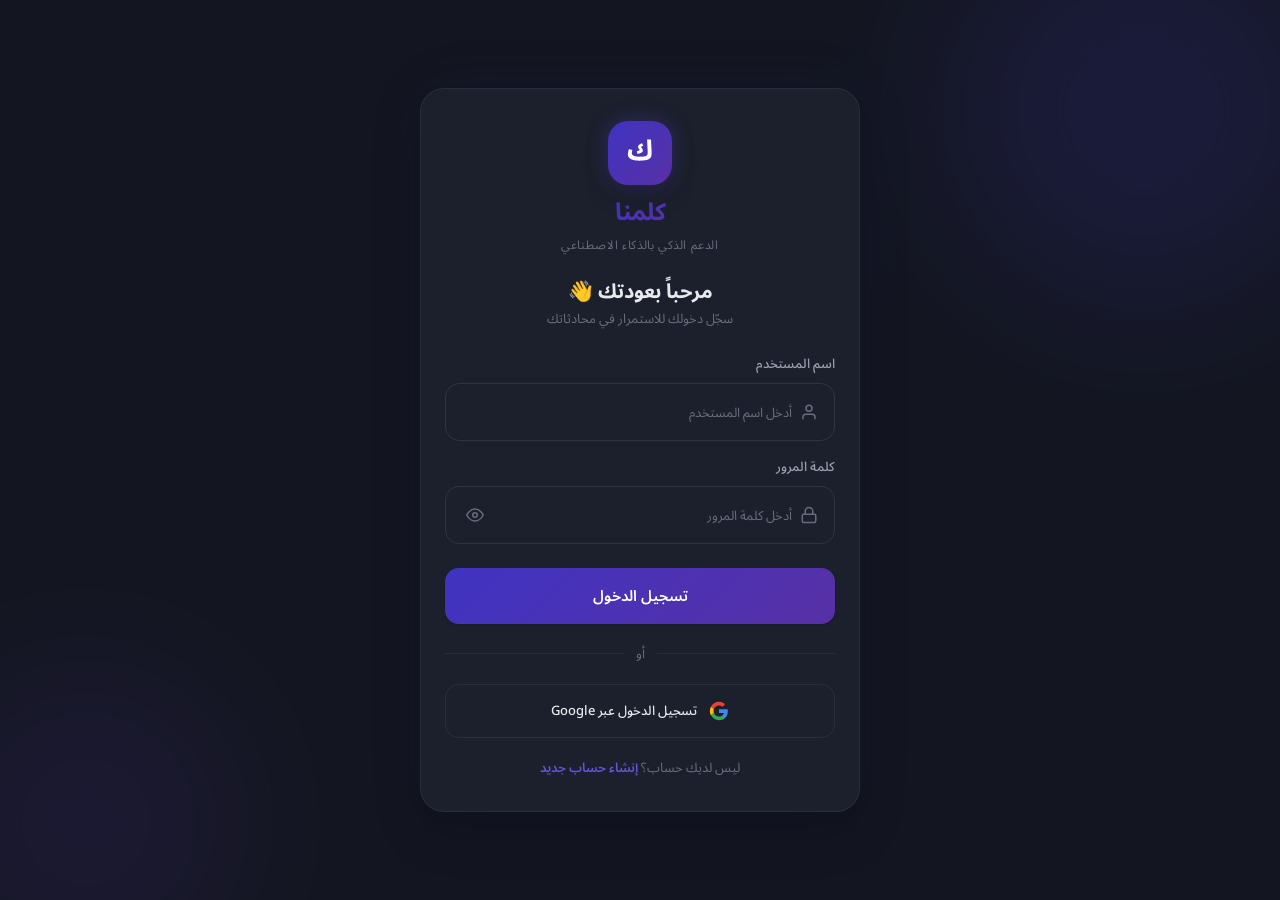
==== frontend/login.html @ fcbbe75c "build login and signup pages , fix bugs in graph and ai logic , update prompts , adding more intents" ====
<!DOCTYPE html>
<html lang="ar" dir="rtl" data-theme="dark">
<head>
  <meta charset="UTF-8">
  <meta name="viewport" content="width=device-width, initial-scale=1.0">
  <title>كلمنا — تسجيل الدخول</title>
  <meta name="description" content="كلمنا — تسجيل الدخول إلى نظام الدعم الذكي المدعوم بالذكاء الاصطناعي.">
  <link rel="icon" type="image/svg+xml" href="assets/favicon.svg">

  <link rel="preconnect" href="https://fonts.googleapis.com">
  <link rel="preconnect" href="https://fonts.gstatic.com" crossorigin>
  <link href="https://fonts.googleapis.com/css2?family=Inter:wght@400;500;600;700&family=Noto+Sans+Arabic:wght@400;500;600;700&display=swap" rel="stylesheet">

  <link rel="stylesheet" href="css/variables.css">
  <link rel="stylesheet" href="css/themes.css">
  <link rel="stylesheet" href="css/base.css">
  <link rel="stylesheet" href="css/animations.css">
  <link rel="stylesheet" href="css/auth.css">
</head>
<body style="overflow-y: auto;">

  <canvas id="particles-canvas"></canvas>

  <div class="auth-page">
    <!-- Floating Decorative Orbs -->
    <div class="auth-orb auth-orb--1"></div>
    <div class="auth-orb auth-orb--2"></div>
    <div class="auth-orb auth-orb--3"></div>

    <div class="auth-card" id="auth-card">
      <!-- Logo -->
      <div class="auth-card__logo">
        <div class="auth-card__logo-icon">ك</div>
        <h1 class="auth-card__logo-text">كلمنا</h1>
        <p class="auth-card__logo-subtitle">الدعم الذكي بالذكاء الاصطناعي</p>
      </div>

      <!-- Title -->
      <h2 class="auth-card__title">مرحباً بعودتك 👋</h2>
      <p class="auth-card__desc">سجّل دخولك للاستمرار في محادثاتك</p>

      <!-- Error Message -->
      <div class="auth-error" id="auth-error" style="display: none;">
        <span class="auth-error__icon">⚠️</span>
        <span class="auth-error__text" id="auth-error-text"></span>
      </div>

      <!-- Login Form -->
      <form class="auth-form" id="login-form" autocomplete="on">
        <div class="auth-form__group">
          <label class="auth-form__label" for="login-username">اسم المستخدم</label>
          <div class="auth-form__input-wrapper">
            <span class="auth-form__input-icon">
              <svg width="18" height="18" viewBox="0 0 24 24" fill="none" stroke="currentColor" stroke-width="2" stroke-linecap="round" stroke-linejoin="round">
                <path d="M20 21v-2a4 4 0 0 0-4-4H8a4 4 0 0 0-4 4v2"/>
                <circle cx="12" cy="7" r="4"/>
              </svg>
            </span>
            <input
              type="text"
              class="auth-form__input"
              id="login-username"
              name="username"
              placeholder="أدخل اسم المستخدم"
              required
              autocomplete="username"
            >
          </div>
        </div>

        <div class="auth-form__group">
          <label class="auth-form__label" for="login-password">كلمة المرور</label>
          <div class="auth-form__input-wrapper">
            <span class="auth-form__input-icon">
              <svg width="18" height="18" viewBox="0 0 24 24" fill="none" stroke="currentColor" stroke-width="2" stroke-linecap="round" stroke-linejoin="round">
                <rect x="3" y="11" width="18" height="11" rx="2" ry="2"/>
                <path d="M7 11V7a5 5 0 0 1 10 0v4"/>
              </svg>
            </span>
            <input
              type="password"
              class="auth-form__input"
              id="login-password"
              name="password"
              placeholder="أدخل كلمة المرور"
              required
              autocomplete="current-password"
            >
            <button type="button" class="auth-form__toggle-pass" id="toggle-password" aria-label="إظهار كلمة المرور">
              <svg width="18" height="18" viewBox="0 0 24 24" fill="none" stroke="currentColor" stroke-width="2" stroke-linecap="round" stroke-linejoin="round" class="eye-icon">
                <path d="M1 12s4-8 11-8 11 8 11 8-4 8-11 8-11-8-11-8z"/>
                <circle cx="12" cy="12" r="3"/>
              </svg>
            </button>
          </div>
        </div>

        <button type="submit" class="auth-form__submit" id="login-submit">
          <span class="auth-form__submit-text">تسجيل الدخول</span>
          <span class="auth-form__submit-loader" style="display: none;">
            <span class="auth-spinner"></span>
          </span>
        </button>
      </form>

      <!-- Divider -->
      <div class="auth-divider">
        <span class="auth-divider__line"></span>
        <span class="auth-divider__text">أو</span>
        <span class="auth-divider__line"></span>
      </div>

      <!-- Google Sign-In -->
      <button class="auth-google-btn" id="google-login-btn">
        <svg class="auth-google-btn__icon" viewBox="0 0 24 24" width="20" height="20">
          <path d="M22.56 12.25c0-.78-.07-1.53-.2-2.25H12v4.26h5.92a5.06 5.06 0 0 1-2.2 3.32v2.77h3.57c2.08-1.92 3.28-4.74 3.28-8.1z" fill="#4285F4"/>
          <path d="M12 23c2.97 0 5.46-.98 7.28-2.66l-3.57-2.77c-.98.66-2.23 1.06-3.71 1.06-2.86 0-5.29-1.93-6.16-4.53H2.18v2.84C3.99 20.53 7.7 23 12 23z" fill="#34A853"/>
          <path d="M5.84 14.09c-.22-.66-.35-1.36-.35-2.09s.13-1.43.35-2.09V7.07H2.18C1.43 8.55 1 10.22 1 12s.43 3.45 1.18 4.93l2.85-2.22.81-.62z" fill="#FBBC05"/>
          <path d="M12 5.38c1.62 0 3.06.56 4.21 1.64l3.15-3.15C17.45 2.09 14.97 1 12 1 7.7 1 3.99 3.47 2.18 7.07l3.66 2.84c.87-2.6 3.3-4.53 6.16-4.53z" fill="#EA4335"/>
        </svg>
        <span>تسجيل الدخول عبر Google</span>
      </button>

      <!-- Switch to Signup -->
      <p class="auth-card__switch">
        ليس لديك حساب؟
        <a href="signup.html" class="auth-card__switch-link">إنشاء حساب جديد</a>
      </p>
    </div>
  </div>

  <script type="module" src="js/auth.js"></script>
</body>
</html>
---- frontend/css/variables.css ----
/* ============================================
   Kalemna — Design Tokens (variables.css)
   كلمنا — متغيرات التصميم
   ============================================ */

:root {
  /* ─── Primary Palette ─── */
  --color-primary-50:  hsl(245, 58%, 95%);
  --color-primary-100: hsl(245, 58%, 88%);
  --color-primary-200: hsl(245, 58%, 78%);
  --color-primary-300: hsl(245, 58%, 68%);
  --color-primary-400: hsl(245, 58%, 58%);
  --color-primary-500: hsl(245, 58%, 51%);
  --color-primary-600: hsl(245, 58%, 43%);
  --color-primary-700: hsl(245, 58%, 35%);
  --color-primary-800: hsl(245, 58%, 27%);
  --color-primary-900: hsl(245, 58%, 19%);

  /* ─── Accent Palette (Coral / Warm) ─── */
  --color-accent-400: hsl(15, 90%, 62%);
  --color-accent-500: hsl(15, 85%, 55%);
  --color-accent-600: hsl(15, 80%, 48%);

  /* ─── Semantic Colors ─── */
  --color-success: hsl(152, 60%, 45%);
  --color-warning: hsl(40, 95%, 55%);
  --color-error:   hsl(0, 72%, 56%);
  --color-info:    hsl(205, 80%, 55%);

  /* ─── Sentiment Colors ─── */
  --sentiment-joy:      hsl(152, 60%, 45%);
  --sentiment-neutral:  hsl(220, 10%, 55%);
  --sentiment-anger:    hsl(0, 72%, 56%);
  --sentiment-disgust:  hsl(35, 80%, 50%);
  --sentiment-fear:     hsl(270, 50%, 55%);
  --sentiment-sadness:  hsl(210, 55%, 50%);
  --sentiment-surprise: hsl(45, 95%, 55%);

  /* ─── Typography ─── */
  --font-ui:     'Inter', 'Segoe UI', system-ui, sans-serif;
  --font-arabic: 'Noto Sans Arabic', 'Segoe UI', 'Tahoma', sans-serif;
  --font-mono:   'JetBrains Mono', 'Fira Code', 'Consolas', monospace;

  --text-xs:   0.75rem;   /* 12px */
  --text-sm:   0.8125rem; /* 13px */
  --text-base: 0.9375rem; /* 15px */
  --text-md:   1rem;      /* 16px */
  --text-lg:   1.125rem;  /* 18px */
  --text-xl:   1.25rem;   /* 20px */
  --text-2xl:  1.5rem;    /* 24px */
  --text-3xl:  1.875rem;  /* 30px */

  --leading-tight:  1.3;
  --leading-normal: 1.6;
  --leading-relaxed: 1.8;

  --weight-regular:  400;
  --weight-medium:   500;
  --weight-semibold: 600;
  --weight-bold:     700;

  /* ─── Spacing Scale (4px base) ─── */
  --space-1:  0.25rem;   /* 4px  */
  --space-2:  0.5rem;    /* 8px  */
  --space-3:  0.75rem;   /* 12px */
  --space-4:  1rem;      /* 16px */
  --space-5:  1.25rem;   /* 20px */
  --space-6:  1.5rem;    /* 24px */
  --space-8:  2rem;      /* 32px */
  --space-10: 2.5rem;    /* 40px */
  --space-12: 3rem;      /* 48px */
  --space-16: 4rem;      /* 64px */

  /* ─── Border Radius ─── */
  --radius-sm:   6px;
  --radius-md:   10px;
  --radius-lg:   14px;
  --radius-xl:   20px;
  --radius-2xl:  24px;
  --radius-full: 9999px;

  /* ─── Shadows ─── */
  --shadow-sm:  0 1px 3px rgba(0, 0, 0, 0.08), 0 1px 2px rgba(0, 0, 0, 0.06);
  --shadow-md:  0 4px 12px rgba(0, 0, 0, 0.1), 0 2px 4px rgba(0, 0, 0, 0.06);
  --shadow-lg:  0 10px 30px rgba(0, 0, 0, 0.12), 0 4px 8px rgba(0, 0, 0, 0.06);
  --shadow-xl:  0 20px 50px rgba(0, 0, 0, 0.15), 0 8px 16px rgba(0, 0, 0, 0.08);
  --shadow-glow: 0 0 20px rgba(99, 72, 221, 0.35);

  /* ─── Transitions ─── */
  --transition-fast:   150ms cubic-bezier(0.4, 0, 0.2, 1);
  --transition-normal: 300ms cubic-bezier(0.4, 0, 0.2, 1);
  --transition-slow:   500ms cubic-bezier(0.4, 0, 0.2, 1);
  --transition-spring: 500ms cubic-bezier(0.34, 1.56, 0.64, 1);

  /* ─── Z-Index Scale ─── */
  --z-base:     1;
  --z-sidebar:  100;
  --z-header:   200;
  --z-overlay:  300;
  --z-modal:    400;
  --z-tooltip:  500;

  /* ─── Layout ─── */
  --sidebar-width: 300px;
  --header-height: 64px;
  --input-bar-height: 80px;
}
---- frontend/css/themes.css ----
/* ============================================
   Kalemna — Themes (themes.css)
   كلمنا — السمات
   ============================================ */

/* ═══════════════════════════════════════════
   🌙 DARK THEME (Default)
   ═══════════════════════════════════════════ */
[data-theme="dark"], :root {
  --bg-app:        hsl(225, 25%, 10%);
  --bg-main:       hsl(225, 25%, 10%);
  --bg-header:     hsla(225, 25%, 12%, 0.85);
  --bg-sidebar:    hsl(225, 25%, 9%);
  --bg-input-bar:  hsla(225, 25%, 12%, 0.85);
  --bg-input:      hsl(225, 22%, 14%);
  --bg-surface:    hsl(225, 22%, 14%);
  --bg-surface-hover: hsl(225, 22%, 17%);
  --bg-hover:      hsla(225, 22%, 20%, 0.5);
  --bg-glass:      hsla(225, 25%, 14%, 0.6);
  --bg-bubble-user: linear-gradient(135deg, hsl(245, 58%, 48%), hsl(260, 55%, 42%));
  --bg-bubble-ai:  hsla(225, 22%, 16%, 0.7);
  --bg-welcome:    hsla(225, 22%, 14%, 0.8);

  --text-primary:   hsl(225, 15%, 92%);
  --text-secondary: hsl(225, 12%, 65%);
  --text-muted:     hsl(225, 10%, 45%);
  --text-bubble-user: hsl(0, 0%, 100%);
  --text-bubble-ai:   hsl(225, 15%, 88%);
  --text-on-primary: hsl(0, 0%, 100%);

  --border-subtle:  hsla(225, 15%, 25%, 0.5);
  --border-input:   hsl(225, 15%, 22%);
  --border-glass:   hsla(225, 15%, 30%, 0.3);

  --scrollbar-thumb:       hsl(225, 15%, 25%);
  --scrollbar-thumb-hover: hsl(225, 15%, 35%);

  --particle-color: rgba(255, 255, 255, 0.04);
  --particle-line:  rgba(255, 255, 255, 0.02);
}

/* ═══════════════════════════════════════════
   ☀️ LIGHT THEME
   ═══════════════════════════════════════════ */
[data-theme="light"] {
  --bg-app:        hsl(225, 20%, 97%);
  --bg-main:       hsl(225, 20%, 97%);
  --bg-header:     hsla(0, 0%, 100%, 0.9);
  --bg-sidebar:    hsl(0, 0%, 100%);
  --bg-input-bar:  hsla(0, 0%, 100%, 0.9);
  --bg-input:      hsl(225, 15%, 95%);
  --bg-surface:    hsl(0, 0%, 100%);
  --bg-surface-hover: hsl(225, 15%, 96%);
  --bg-hover:      hsla(225, 15%, 90%, 0.5);
  --bg-glass:      hsla(0, 0%, 100%, 0.7);
  --bg-bubble-user: linear-gradient(135deg, hsl(245, 58%, 55%), hsl(260, 55%, 50%));
  --bg-bubble-ai:  hsla(225, 15%, 95%, 0.9);
  --bg-welcome:    hsla(0, 0%, 100%, 0.9);

  --text-primary:   hsl(225, 25%, 15%);
  --text-secondary: hsl(225, 12%, 45%);
  --text-muted:     hsl(225, 10%, 60%);
  --text-bubble-user: hsl(0, 0%, 100%);
  --text-bubble-ai:   hsl(225, 25%, 20%);
  --text-on-primary: hsl(0, 0%, 100%);

  --border-subtle:  hsl(225, 15%, 90%);
  --border-input:   hsl(225, 15%, 85%);
  --border-glass:   hsla(225, 15%, 85%, 0.4);

  --scrollbar-thumb:       hsl(225, 12%, 80%);
  --scrollbar-thumb-hover: hsl(225, 12%, 70%);

  --particle-color: rgba(99, 72, 221, 0.04);
  --particle-line:  rgba(99, 72, 221, 0.02);
}

/* ═══════════════════════════════════════════
   🌌 MIDNIGHT THEME (Cyberpunk/Neon)
   ═══════════════════════════════════════════ */
[data-theme="midnight"] {
  --bg-app:        hsl(240, 25%, 4%);
  --bg-main:       hsl(240, 25%, 4%);
  --bg-header:     hsla(240, 25%, 7%, 0.9);
  --bg-sidebar:    hsl(240, 25%, 5%);
  --bg-input-bar:  hsla(240, 25%, 7%, 0.9);
  --bg-input:      hsl(240, 22%, 9%);
  --bg-surface:    hsl(240, 22%, 8%);
  --bg-surface-hover: hsl(240, 22%, 12%);
  --bg-hover:      hsla(240, 22%, 15%, 0.5);
  --bg-glass:      hsla(240, 25%, 8%, 0.7);
  --bg-bubble-user: linear-gradient(135deg, hsl(265, 70%, 45%), hsl(290, 60%, 40%));
  --bg-bubble-ai:  hsla(240, 22%, 10%, 0.8);
  --bg-welcome:    hsla(240, 22%, 8%, 0.85);

  --text-primary:   hsl(200, 50%, 93%);
  --text-secondary: hsl(220, 20%, 55%);
  --text-muted:     hsl(220, 15%, 38%);
  --text-bubble-user: hsl(0, 0%, 100%);
  --text-bubble-ai:   hsl(200, 40%, 88%);
  --text-on-primary: hsl(0, 0%, 100%);

  --border-subtle:  hsla(250, 30%, 20%, 0.5);
  --border-input:   hsl(250, 25%, 18%);
  --border-glass:   hsla(250, 30%, 25%, 0.3);

  --scrollbar-thumb:       hsl(250, 20%, 22%);
  --scrollbar-thumb-hover: hsl(250, 20%, 32%);

  --color-primary-400: hsl(200, 100%, 60%);
  --color-primary-500: hsl(270, 70%, 55%);
  --shadow-glow: 0 0 25px rgba(0, 200, 255, 0.2);

  --particle-color: rgba(0, 200, 255, 0.06);
  --particle-line:  rgba(180, 100, 255, 0.03);
}

/* ─── Midnight Neon Accents ─── */
[data-theme="midnight"] .header {
  border-bottom-color: hsla(200, 100%, 60%, 0.15);
}

[data-theme="midnight"] .sidebar {
  border-left-color: hsla(270, 70%, 55%, 0.15);
}

[data-theme="midnight"] .input-bar__container:focus-within {
  border-color: hsl(200, 100%, 60%);
  box-shadow: 0 0 0 3px rgba(0, 200, 255, 0.15), 0 0 20px rgba(0, 200, 255, 0.1);
}

[data-theme="midnight"] .btn-send:hover {
  box-shadow: 0 0 20px rgba(0, 200, 255, 0.4);
}
---- frontend/css/base.css ----
/* ============================================
   Kalemna — Base Styles (base.css)
   كلمنا — الأنماط الأساسية
   ============================================ */

/* ─── Reset ─── */
*, *::before, *::after {
  box-sizing: border-box;
  margin: 0;
  padding: 0;
}

html {
  scroll-behavior: smooth;
  -webkit-text-size-adjust: 100%;
  text-size-adjust: 100%;
  font-size: 16px;
}

body {
  font-family: var(--font-arabic);
  font-size: var(--text-base);
  line-height: var(--leading-normal);
  color: var(--text-primary);
  background-color: var(--bg-app);
  direction: rtl;
  min-height: 100vh;
  overflow: hidden;
  -webkit-font-smoothing: antialiased;
  -moz-osx-font-smoothing: grayscale;
  transition: background-color var(--transition-normal), color var(--transition-normal);
}

/* ─── Typography Defaults ─── */
h1, h2, h3, h4, h5, h6 {
  font-weight: var(--weight-bold);
  line-height: var(--leading-tight);
  color: var(--text-primary);
}

h1 { font-size: var(--text-3xl); }
h2 { font-size: var(--text-2xl); }
h3 { font-size: var(--text-xl); }

p {
  line-height: var(--leading-normal);
  color: var(--text-secondary);
}

a {
  color: var(--color-primary-400);
  text-decoration: none;
  transition: color var(--transition-fast);
}

a:hover {
  color: var(--color-primary-300);
}

/* ─── Selection ─── */
::selection {
  background-color: var(--color-primary-500);
  color: white;
}

/* ─── Scrollbar ─── */
::-webkit-scrollbar {
  width: 6px;
}

::-webkit-scrollbar-track {
  background: transparent;
}

::-webkit-scrollbar-thumb {
  background-color: var(--scrollbar-thumb);
  border-radius: var(--radius-full);
}

::-webkit-scrollbar-thumb:hover {
  background-color: var(--scrollbar-thumb-hover);
}

/* Firefox */
* {
  scrollbar-width: thin;
  scrollbar-color: var(--scrollbar-thumb) transparent;
}

/* ─── Focus Visible ─── */
:focus-visible {
  outline: 2px solid var(--color-primary-400);
  outline-offset: 2px;
  border-radius: var(--radius-sm);
}

/* ─── Button Reset ─── */
button {
  font-family: inherit;
  font-size: inherit;
  border: none;
  background: none;
  cursor: pointer;
  color: inherit;
  direction: rtl;
}

/* ─── Input Reset ─── */
input, textarea {
  font-family: var(--font-arabic);
  font-size: inherit;
  border: none;
  background: none;
  color: inherit;
  direction: rtl;
}

textarea {
  resize: none;
}

/* ─── Image Reset ─── */
img, svg {
  display: block;
  max-width: 100%;
}

/* ─── List Reset ─── */
ul, ol {
  list-style: none;
}

/* ─── Screen Reader Only ─── */
.sr-only {
  position: absolute;
  width: 1px;
  height: 1px;
  padding: 0;
  margin: -1px;
  overflow: hidden;
  clip: rect(0, 0, 0, 0);
  white-space: nowrap;
  border-width: 0;
}
---- frontend/css/animations.css ----
/* ============================================
   Kalemna — Animations (animations.css)
   كلمنا — الحركات والتأثيرات
   ============================================ */

/* ─── Message Slide In ─── */
@keyframes fadeInUp {
  from {
    opacity: 0;
    transform: translateY(16px);
  }
  to {
    opacity: 1;
    transform: translateY(0);
  }
}

@keyframes fadeInRight {
  from {
    opacity: 0;
    transform: translateX(16px);
  }
  to {
    opacity: 1;
    transform: translateX(0);
  }
}

@keyframes fadeInLeft {
  from {
    opacity: 0;
    transform: translateX(-16px);
  }
  to {
    opacity: 1;
    transform: translateX(0);
  }
}

@keyframes fadeIn {
  from { opacity: 0; }
  to   { opacity: 1; }
}

/* ─── Typing Indicator ─── */
@keyframes typing-bounce {
  0%, 60%, 100% {
    transform: translateY(0);
    opacity: 0.4;
  }
  30% {
    transform: translateY(-8px);
    opacity: 1;
  }
}

/* ─── Glow Pulse ─── */
@keyframes glow-pulse {
  0%, 100% {
    box-shadow: 0 0 8px rgba(99, 72, 221, 0.3);
  }
  50% {
    box-shadow: 0 0 20px rgba(99, 72, 221, 0.6);
  }
}

/* ─── Gradient Shift ─── */
@keyframes gradient-shift {
  0% {
    background-position: 0% 50%;
  }
  50% {
    background-position: 100% 50%;
  }
  100% {
    background-position: 0% 50%;
  }
}

/* ─── Particle Float ─── */
@keyframes particle-float {
  0%, 100% {
    transform: translateY(0) translateX(0);
  }
  25% {
    transform: translateY(-20px) translateX(10px);
  }
  50% {
    transform: translateY(-10px) translateX(-10px);
  }
  75% {
    transform: translateY(-30px) translateX(5px);
  }
}

/* ─── Slide In (Sidebar) ─── */
@keyframes slideInRight {
  from {
    transform: translateX(100%);
  }
  to {
    transform: translateX(0);
  }
}

/* ─── Shimmer Loading ─── */
@keyframes shimmer {
  0% {
    background-position: -200% 0;
  }
  100% {
    background-position: 200% 0;
  }
}

/* ─── Spin ─── */
@keyframes spin {
  from { transform: rotate(0deg); }
  to   { transform: rotate(360deg); }
}

/* ─── Scale Pop ─── */
@keyframes scalePop {
  0%   { transform: scale(0.8); opacity: 0; }
  60%  { transform: scale(1.05); }
  100% { transform: scale(1); opacity: 1; }
}

/* ─── Gentle Bob ─── */
@keyframes gentleBob {
  0%, 100% { transform: translateY(0); }
  50% { transform: translateY(-4px); }
}

/* ─── Welcome Card Entrance ─── */
@keyframes welcomeEntrance {
  0% {
    opacity: 0;
    transform: translateY(30px) scale(0.95);
  }
  100% {
    opacity: 1;
    transform: translateY(0) scale(1);
  }
}

/* ─── Utility Classes ─── */
.animate-fade-in-up {
  animation: fadeInUp 0.4s ease-out forwards;
}

.animate-fade-in {
  animation: fadeIn 0.3s ease-out forwards;
}

.animate-scale-pop {
  animation: scalePop 0.35s var(--transition-spring) forwards;
}

.animate-welcome {
  animation: welcomeEntrance 0.6s cubic-bezier(0.34, 1.56, 0.64, 1) forwards;
}

/* ─── Stagger Delays ─── */
.delay-1 { animation-delay: 0.05s; }
.delay-2 { animation-delay: 0.1s; }
.delay-3 { animation-delay: 0.15s; }
.delay-4 { animation-delay: 0.2s; }
.delay-5 { animation-delay: 0.25s; }
.delay-6 { animation-delay: 0.3s; }
---- frontend/css/auth.css ----
/* ============================================
   Kalemna — Auth Styles (auth.css)
   كلمنا — أنماط التسجيل والدخول
   ============================================ */

/* ═══════════════════════════════════════════
   PAGE LAYOUT
   ═══════════════════════════════════════════ */
.auth-page {
  min-height: 100vh;
  display: flex;
  align-items: center;
  justify-content: center;
  padding: var(--space-6);
  position: relative;
  z-index: 1;
  overflow-y: auto;
  overflow-x: hidden;
  background: var(--bg-app);
}

/* ═══════════════════════════════════════════
   FLOATING ORBS (Decorative Background)
   ═══════════════════════════════════════════ */
.auth-orb {
  position: absolute;
  border-radius: 50%;
  filter: blur(80px);
  opacity: 0.15;
  pointer-events: none;
  animation: orbFloat 8s ease-in-out infinite alternate;
}

.auth-orb--1 {
  width: 400px;
  height: 400px;
  background: hsl(245, 58%, 51%);
  top: -10%;
  right: -5%;
  animation-duration: 10s;
}

.auth-orb--2 {
  width: 300px;
  height: 300px;
  background: hsl(260, 55%, 42%);
  bottom: -8%;
  left: -5%;
  animation-duration: 12s;
  animation-delay: 2s;
}

.auth-orb--3 {
  width: 200px;
  height: 200px;
  background: hsl(15, 85%, 55%);
  top: 50%;
  left: 50%;
  transform: translate(-50%, -50%);
  animation-duration: 8s;
  animation-delay: 4s;
  opacity: 0.08;
}

@keyframes orbFloat {
  0% {
    transform: translate(0, 0) scale(1);
  }
  100% {
    transform: translate(30px, -20px) scale(1.1);
  }
}

/* ═══════════════════════════════════════════
   AUTH CARD
   ═══════════════════════════════════════════ */
.auth-card {
  width: 100%;
  max-width: 440px;
  background: var(--bg-surface);
  border: 1px solid var(--border-subtle);
  border-radius: var(--radius-2xl);
  padding: var(--space-8) var(--space-6);
  position: relative;
  z-index: 10;
  backdrop-filter: blur(24px);
  -webkit-backdrop-filter: blur(24px);
  box-shadow: var(--shadow-xl), 0 0 60px rgba(99, 72, 221, 0.08);
  animation: authCardEntrance 0.5s ease-out forwards;
}

@keyframes authCardEntrance {
  0% {
    opacity: 0.5;
    transform: translateY(12px);
  }
  100% {
    opacity: 1;
    transform: translateY(0);
  }
}

/* ─── Logo ─── */
.auth-card__logo {
  display: flex;
  flex-direction: column;
  align-items: center;
  gap: var(--space-2);
  margin-bottom: var(--space-6);
}

.auth-card__logo-icon {
  width: 64px;
  height: 64px;
  border-radius: var(--radius-xl);
  background: var(--bg-bubble-user);
  display: flex;
  align-items: center;
  justify-content: center;
  font-size: 1.75rem;
  color: white;
  font-weight: var(--weight-bold);
  box-shadow: var(--shadow-lg), var(--shadow-glow);
  animation: gentleBob 3s ease-in-out infinite;
}

.auth-card__logo-text {
  font-size: var(--text-2xl);
  font-weight: var(--weight-bold);
  background: var(--bg-bubble-user);
  -webkit-background-clip: text;
  background-clip: text;
  -webkit-text-fill-color: transparent;
  margin-top: var(--space-1);
}

.auth-card__logo-subtitle {
  font-size: var(--text-xs);
  color: var(--text-muted);
  letter-spacing: 0.05em;
}

/* ─── Titles ─── */
.auth-card__title {
  font-size: var(--text-xl);
  font-weight: var(--weight-bold);
  text-align: center;
  margin-bottom: var(--space-1);
  color: var(--text-primary);
}

.auth-card__desc {
  font-size: var(--text-sm);
  color: var(--text-muted);
  text-align: center;
  margin-bottom: var(--space-6);
}

/* ═══════════════════════════════════════════
   ERROR & SUCCESS MESSAGES
   ═══════════════════════════════════════════ */
.auth-error {
  display: flex;
  align-items: center;
  gap: var(--space-2);
  padding: var(--space-3) var(--space-4);
  background: hsla(0, 72%, 56%, 0.1);
  border: 1px solid hsla(0, 72%, 56%, 0.25);
  border-radius: var(--radius-md);
  margin-bottom: var(--space-4);
  animation: fadeInUp 0.3s ease-out;
}

.auth-error__icon {
  flex-shrink: 0;
  font-size: 1rem;
}

.auth-error__text {
  font-size: var(--text-sm);
  color: var(--color-error);
}

.auth-success {
  display: flex;
  align-items: center;
  gap: var(--space-2);
  padding: var(--space-3) var(--space-4);
  background: hsla(152, 60%, 45%, 0.1);
  border: 1px solid hsla(152, 60%, 45%, 0.25);
  border-radius: var(--radius-md);
  margin-bottom: var(--space-4);
  animation: fadeInUp 0.3s ease-out;
}

.auth-success__icon {
  flex-shrink: 0;
  font-size: 1rem;
}

.auth-success__text {
  font-size: var(--text-sm);
  color: var(--color-success);
}

/* ═══════════════════════════════════════════
   AUTH FORM
   ═══════════════════════════════════════════ */
.auth-form {
  display: flex;
  flex-direction: column;
  gap: var(--space-4);
}

.auth-form__group {
  display: flex;
  flex-direction: column;
  gap: var(--space-2);
}

.auth-form__label {
  font-size: var(--text-sm);
  font-weight: var(--weight-medium);
  color: var(--text-secondary);
}

.auth-form__input-wrapper {
  display: flex;
  align-items: center;
  gap: var(--space-2);
  background: var(--bg-input);
  border: 1px solid var(--border-input);
  border-radius: var(--radius-lg);
  padding: var(--space-3) var(--space-4);
  transition: border-color var(--transition-fast), box-shadow var(--transition-fast);
}

.auth-form__input-wrapper:focus-within {
  border-color: var(--color-primary-400);
  box-shadow: 0 0 0 3px rgba(99, 72, 221, 0.15);
}

.auth-form__input-icon {
  flex-shrink: 0;
  color: var(--text-muted);
  display: flex;
  align-items: center;
  transition: color var(--transition-fast);
}

.auth-form__input-wrapper:focus-within .auth-form__input-icon {
  color: var(--color-primary-400);
}

.auth-form__input {
  flex: 1;
  border: none;
  background: none;
  color: var(--text-primary);
  font-size: var(--text-base);
  font-family: var(--font-arabic);
  outline: none;
  min-width: 0;
}

.auth-form__input::placeholder {
  color: var(--text-muted);
  font-size: var(--text-sm);
}

/* Toggle Password Visibility */
.auth-form__toggle-pass {
  flex-shrink: 0;
  color: var(--text-muted);
  display: flex;
  align-items: center;
  justify-content: center;
  padding: var(--space-1);
  border-radius: var(--radius-sm);
  transition: color var(--transition-fast), background var(--transition-fast);
  cursor: pointer;
}

.auth-form__toggle-pass:hover {
  color: var(--text-primary);
  background: var(--bg-hover);
}

/* ─── Password Strength ─── */
.auth-form__strength {
  display: flex;
  align-items: center;
  gap: var(--space-2);
  margin-top: var(--space-1);
}

.auth-form__strength-bar {
  flex: 1;
  height: 4px;
  background: var(--bg-surface);
  border-radius: var(--radius-full);
  overflow: hidden;
}

.auth-form__strength-fill {
  height: 100%;
  width: 0%;
  border-radius: var(--radius-full);
  transition: width var(--transition-normal), background var(--transition-normal);
}

.auth-form__strength-fill[data-level="weak"] {
  width: 33%;
  background: var(--color-error);
}

.auth-form__strength-fill[data-level="medium"] {
  width: 66%;
  background: var(--color-warning);
}

.auth-form__strength-fill[data-level="strong"] {
  width: 100%;
  background: var(--color-success);
}

.auth-form__strength-label {
  font-size: var(--text-xs);
  color: var(--text-muted);
  white-space: nowrap;
  min-width: 50px;
  text-align: start;
}

/* ─── Submit Button ─── */
.auth-form__submit {
  width: 100%;
  padding: var(--space-3) var(--space-4);
  border-radius: var(--radius-lg);
  background: var(--bg-bubble-user);
  color: var(--text-on-primary);
  font-weight: var(--weight-semibold);
  font-size: var(--text-base);
  font-family: var(--font-arabic);
  cursor: pointer;
  border: none;
  transition: transform var(--transition-fast), box-shadow var(--transition-fast), opacity var(--transition-fast);
  box-shadow: var(--shadow-sm);
  position: relative;
  overflow: hidden;
  display: flex;
  align-items: center;
  justify-content: center;
  min-height: 48px;
  margin-top: var(--space-2);
}

.auth-form__submit:hover {
  transform: translateY(-1px);
  box-shadow: var(--shadow-md), var(--shadow-glow);
}

.auth-form__submit:active {
  transform: translateY(0);
}

.auth-form__submit:disabled {
  opacity: 0.6;
  cursor: not-allowed;
  transform: none;
}

.auth-form__submit-text {
  transition: opacity var(--transition-fast);
}

.auth-form__submit-loader {
  position: absolute;
  display: flex;
  align-items: center;
  justify-content: center;
}

/* ─── Spinner ─── */
.auth-spinner {
  width: 22px;
  height: 22px;
  border: 3px solid rgba(255, 255, 255, 0.3);
  border-top-color: white;
  border-radius: 50%;
  animation: spin 0.6s linear infinite;
}

/* ═══════════════════════════════════════════
   DIVIDER
   ═══════════════════════════════════════════ */
.auth-divider {
  display: flex;
  align-items: center;
  gap: var(--space-3);
  margin: var(--space-5) 0;
}

.auth-divider__line {
  flex: 1;
  height: 1px;
  background: var(--border-subtle);
}

.auth-divider__text {
  font-size: var(--text-sm);
  color: var(--text-muted);
  white-space: nowrap;
}

/* ═══════════════════════════════════════════
   GOOGLE BUTTON
   ═══════════════════════════════════════════ */
.auth-google-btn {
  width: 100%;
  display: flex;
  align-items: center;
  justify-content: center;
  gap: var(--space-3);
  padding: var(--space-3) var(--space-4);
  border-radius: var(--radius-lg);
  background: var(--bg-surface);
  border: 1px solid var(--border-subtle);
  color: var(--text-primary);
  font-weight: var(--weight-medium);
  font-size: var(--text-sm);
  font-family: var(--font-arabic);
  cursor: pointer;
  transition: all var(--transition-fast);
  min-height: 48px;
}

.auth-google-btn:hover {
  background: var(--bg-surface-hover);
  border-color: var(--color-primary-400);
  transform: translateY(-1px);
  box-shadow: var(--shadow-md);
}

.auth-google-btn:active {
  transform: translateY(0);
}

.auth-google-btn__icon {
  flex-shrink: 0;
}

/* ═══════════════════════════════════════════
   SWITCH LINK
   ═══════════════════════════════════════════ */
.auth-card__switch {
  text-align: center;
  font-size: var(--text-sm);
  color: var(--text-muted);
  margin-top: var(--space-5);
}

.auth-card__switch-link {
  color: var(--color-primary-400);
  font-weight: var(--weight-semibold);
  transition: color var(--transition-fast);
  text-decoration: none;
}

.auth-card__switch-link:hover {
  color: var(--color-primary-300);
  text-decoration: underline;
}

/* ═══════════════════════════════════════════
   RESPONSIVE
   ═══════════════════════════════════════════ */
@media (max-width: 480px) {
  .auth-page {
    padding: var(--space-4);
  }

  .auth-card {
    padding: var(--space-6) var(--space-4);
    border-radius: var(--radius-xl);
  }

  .auth-card__logo-icon {
    width: 52px;
    height: 52px;
    font-size: 1.5rem;
  }

  .auth-card__title {
    font-size: var(--text-lg);
  }
}

/* ═══════════════════════════════════════════
   INPUT VALIDATION STATES
   ═══════════════════════════════════════════ */
.auth-form__input-wrapper--error {
  border-color: var(--color-error) !important;
  box-shadow: 0 0 0 3px hsla(0, 72%, 56%, 0.1) !important;
}

.auth-form__input-wrapper--success {
  border-color: var(--color-success) !important;
  box-shadow: 0 0 0 3px hsla(152, 60%, 45%, 0.1) !important;
}

/* ═══════════════════════════════════════════
   PARTICLE CANVAS (reuse from main)
   ═══════════════════════════════════════════ */
#particles-canvas {
  position: fixed;
  top: 0;
  left: 0;
  width: 100%;
  height: 100%;
  z-index: 0;
  pointer-events: none;
}
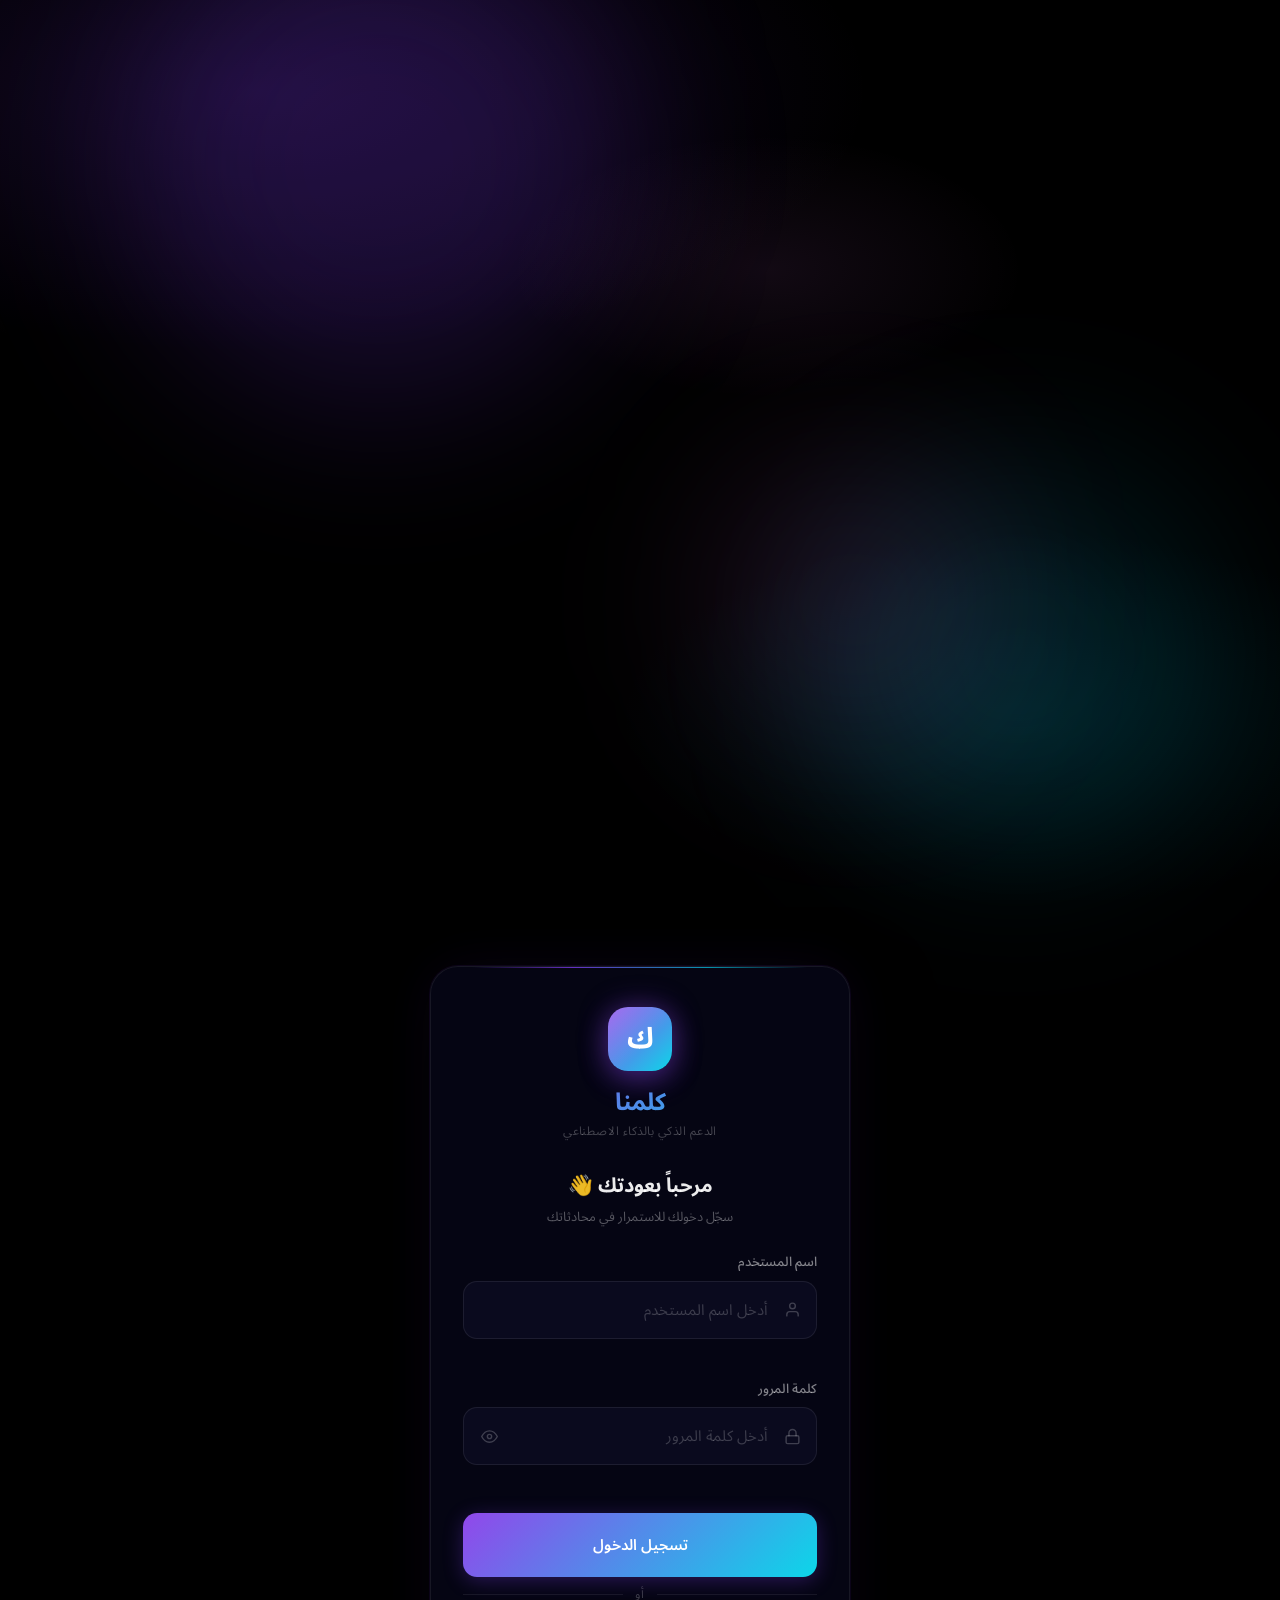
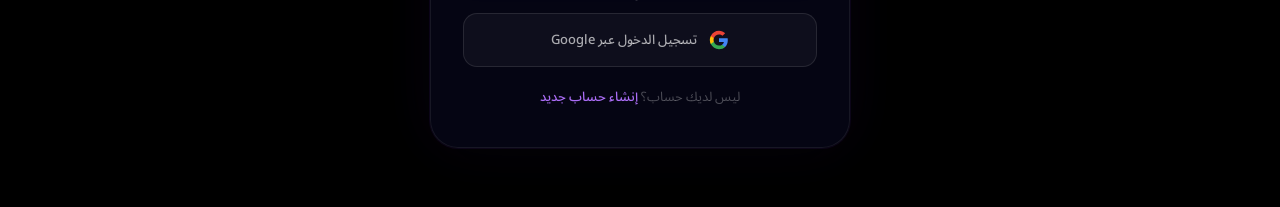
==== commit d5c41dcc: "chore: normalize line endings to prevent docker cache invalidation" ====
--- a/frontend/login.html
+++ b/frontend/login.html
@@ -9,7 +9,7 @@
 
   <link rel="preconnect" href="https://fonts.googleapis.com">
   <link rel="preconnect" href="https://fonts.gstatic.com" crossorigin>
-  <link href="https://fonts.googleapis.com/css2?family=Inter:wght@400;500;600;700&family=Noto+Sans+Arabic:wght@400;500;600;700&display=swap" rel="stylesheet">
+  <link href="https://fonts.googleapis.com/css2?family=Inter:wght@300;400;500;600;700&family=Noto+Sans+Arabic:wght@300;400;500;600;700&display=swap" rel="stylesheet">
 
   <link rel="stylesheet" href="css/variables.css">
   <link rel="stylesheet" href="css/themes.css">
@@ -22,7 +22,7 @@
   <canvas id="particles-canvas"></canvas>
 
   <div class="auth-page">
-    <!-- Floating Decorative Orbs -->
+    <!-- Nebula Orbs -->
     <div class="auth-orb auth-orb--1"></div>
     <div class="auth-orb auth-orb--2"></div>
     <div class="auth-orb auth-orb--3"></div>
@@ -35,7 +35,6 @@
         <p class="auth-card__logo-subtitle">الدعم الذكي بالذكاء الاصطناعي</p>
       </div>
 
-      <!-- Title -->
       <h2 class="auth-card__title">مرحباً بعودتك 👋</h2>
       <p class="auth-card__desc">سجّل دخولك للاستمرار في محادثاتك</p>
 
@@ -50,12 +49,6 @@
         <div class="auth-form__group">
           <label class="auth-form__label" for="login-username">اسم المستخدم</label>
           <div class="auth-form__input-wrapper">
-            <span class="auth-form__input-icon">
-              <svg width="18" height="18" viewBox="0 0 24 24" fill="none" stroke="currentColor" stroke-width="2" stroke-linecap="round" stroke-linejoin="round">
-                <path d="M20 21v-2a4 4 0 0 0-4-4H8a4 4 0 0 0-4 4v2"/>
-                <circle cx="12" cy="7" r="4"/>
-              </svg>
-            </span>
             <input
               type="text"
               class="auth-form__input"
@@ -65,18 +58,18 @@
               required
               autocomplete="username"
             >
+            <span class="auth-form__input-icon">
+              <svg width="17" height="17" viewBox="0 0 24 24" fill="none" stroke="currentColor" stroke-width="2" stroke-linecap="round" stroke-linejoin="round">
+                <path d="M20 21v-2a4 4 0 0 0-4-4H8a4 4 0 0 0-4 4v2"/><circle cx="12" cy="7" r="4"/>
+              </svg>
+            </span>
           </div>
+          <span class="auth-form__field-error" id="login-username-error"></span>
         </div>
 
         <div class="auth-form__group">
           <label class="auth-form__label" for="login-password">كلمة المرور</label>
           <div class="auth-form__input-wrapper">
-            <span class="auth-form__input-icon">
-              <svg width="18" height="18" viewBox="0 0 24 24" fill="none" stroke="currentColor" stroke-width="2" stroke-linecap="round" stroke-linejoin="round">
-                <rect x="3" y="11" width="18" height="11" rx="2" ry="2"/>
-                <path d="M7 11V7a5 5 0 0 1 10 0v4"/>
-              </svg>
-            </span>
             <input
               type="password"
               class="auth-form__input"
@@ -86,13 +79,18 @@
               required
               autocomplete="current-password"
             >
+            <span class="auth-form__input-icon">
+              <svg width="17" height="17" viewBox="0 0 24 24" fill="none" stroke="currentColor" stroke-width="2" stroke-linecap="round" stroke-linejoin="round">
+                <rect x="3" y="11" width="18" height="11" rx="2" ry="2"/><path d="M7 11V7a5 5 0 0 1 10 0v4"/>
+              </svg>
+            </span>
             <button type="button" class="auth-form__toggle-pass" id="toggle-password" aria-label="إظهار كلمة المرور">
-              <svg width="18" height="18" viewBox="0 0 24 24" fill="none" stroke="currentColor" stroke-width="2" stroke-linecap="round" stroke-linejoin="round" class="eye-icon">
-                <path d="M1 12s4-8 11-8 11 8 11 8-4 8-11 8-11-8-11-8z"/>
-                <circle cx="12" cy="12" r="3"/>
+              <svg width="17" height="17" viewBox="0 0 24 24" fill="none" stroke="currentColor" stroke-width="2" stroke-linecap="round" stroke-linejoin="round" class="eye-icon">
+                <path d="M1 12s4-8 11-8 11 8 11 8-4 8-11 8-11-8-11-8z"/><circle cx="12" cy="12" r="3"/>
               </svg>
             </button>
           </div>
+          <span class="auth-form__field-error" id="login-password-error"></span>
         </div>
 
         <button type="submit" class="auth-form__submit" id="login-submit">
@@ -121,7 +119,6 @@
         <span>تسجيل الدخول عبر Google</span>
       </button>
 
-      <!-- Switch to Signup -->
       <p class="auth-card__switch">
         ليس لديك حساب؟
         <a href="signup.html" class="auth-card__switch-link">إنشاء حساب جديد</a>
--- a/frontend/css/variables.css
+++ b/frontend/css/variables.css
@@ -1,57 +1,62 @@
 /* ============================================
-   Kalemna — Design Tokens (variables.css)
-   كلمنا — متغيرات التصميم
+   Kalemna — Cinematic Design Tokens
+   كلمنا — متغيرات التصميم السينمائي
    ============================================ */
 
 :root {
-  /* ─── Primary Palette ─── */
-  --color-primary-50:  hsl(245, 58%, 95%);
-  --color-primary-100: hsl(245, 58%, 88%);
-  --color-primary-200: hsl(245, 58%, 78%);
-  --color-primary-300: hsl(245, 58%, 68%);
-  --color-primary-400: hsl(245, 58%, 58%);
-  --color-primary-500: hsl(245, 58%, 51%);
-  --color-primary-600: hsl(245, 58%, 43%);
-  --color-primary-700: hsl(245, 58%, 35%);
-  --color-primary-800: hsl(245, 58%, 27%);
-  --color-primary-900: hsl(245, 58%, 19%);
+  /* ─── Cosmic Color Palette ─── */
+  --cosmic-void:        #000000;
+  --cosmic-deep:        #04040f;
+  --cosmic-dark:        #07071a;
+  --cosmic-surface:     #0d0d24;
+  --cosmic-elevated:    #131330;
 
-  /* ─── Accent Palette (Coral / Warm) ─── */
-  --color-accent-400: hsl(15, 90%, 62%);
-  --color-accent-500: hsl(15, 85%, 55%);
-  --color-accent-600: hsl(15, 80%, 48%);
+  /* ─── Accent — Electric Violet ─── */
+  --violet-300: hsl(267, 100%, 80%);
+  --violet-400: hsl(267, 90%, 70%);
+  --violet-500: hsl(267, 80%, 60%);
+  --violet-600: hsl(267, 75%, 50%);
+  --violet-700: hsl(267, 70%, 40%);
+
+  /* ─── Accent — Cyan / Aurora ─── */
+  --cyan-300: hsl(185, 100%, 75%);
+  --cyan-400: hsl(185, 100%, 60%);
+  --cyan-500: hsl(185, 90%, 48%);
+
+  /* ─── Accent — Magenta Nebula ─── */
+  --magenta-400: hsl(310, 90%, 68%);
+  --magenta-500: hsl(310, 80%, 58%);
+
+  /* ─── Primary Gradient (Violet → Cyan) ─── */
+  --gradient-primary: linear-gradient(135deg, hsl(267, 80%, 60%), hsl(185, 90%, 48%));
+  --gradient-secondary: linear-gradient(135deg, hsl(310, 80%, 58%), hsl(267, 80%, 60%));
+  --gradient-aurora: linear-gradient(120deg, hsl(267, 80%, 55%) 0%, hsl(185, 90%, 45%) 50%, hsl(310, 70%, 55%) 100%);
+  --gradient-void: linear-gradient(180deg, #04040f 0%, #000000 100%);
 
   /* ─── Semantic Colors ─── */
-  --color-success: hsl(152, 60%, 45%);
+  --color-success: hsl(152, 80%, 45%);
   --color-warning: hsl(40, 95%, 55%);
   --color-error:   hsl(0, 72%, 56%);
-  --color-info:    hsl(205, 80%, 55%);
-
-  /* ─── Sentiment Colors ─── */
-  --sentiment-joy:      hsl(152, 60%, 45%);
-  --sentiment-neutral:  hsl(220, 10%, 55%);
-  --sentiment-anger:    hsl(0, 72%, 56%);
-  --sentiment-disgust:  hsl(35, 80%, 50%);
-  --sentiment-fear:     hsl(270, 50%, 55%);
-  --sentiment-sadness:  hsl(210, 55%, 50%);
-  --sentiment-surprise: hsl(45, 95%, 55%);
+  --color-info:    hsl(185, 90%, 50%);
 
   /* ─── Typography ─── */
   --font-ui:     'Inter', 'Segoe UI', system-ui, sans-serif;
   --font-arabic: 'Noto Sans Arabic', 'Segoe UI', 'Tahoma', sans-serif;
+  --font-display: 'Inter', system-ui, sans-serif;
   --font-mono:   'JetBrains Mono', 'Fira Code', 'Consolas', monospace;
 
-  --text-xs:   0.75rem;   /* 12px */
-  --text-sm:   0.8125rem; /* 13px */
-  --text-base: 0.9375rem; /* 15px */
-  --text-md:   1rem;      /* 16px */
-  --text-lg:   1.125rem;  /* 18px */
-  --text-xl:   1.25rem;   /* 20px */
-  --text-2xl:  1.5rem;    /* 24px */
-  --text-3xl:  1.875rem;  /* 30px */
+  --text-xs:   0.75rem;
+  --text-sm:   0.8125rem;
+  --text-base: 0.9375rem;
+  --text-md:   1rem;
+  --text-lg:   1.125rem;
+  --text-xl:   1.25rem;
+  --text-2xl:  1.5rem;
+  --text-3xl:  1.875rem;
+  --text-4xl:  2.25rem;
 
-  --leading-tight:  1.3;
-  --leading-normal: 1.6;
+  --leading-tight:   1.3;
+  --leading-normal:  1.6;
   --leading-relaxed: 1.8;
 
   --weight-regular:  400;
@@ -59,49 +64,59 @@
   --weight-semibold: 600;
   --weight-bold:     700;
 
-  /* ─── Spacing Scale (4px base) ─── */
-  --space-1:  0.25rem;   /* 4px  */
-  --space-2:  0.5rem;    /* 8px  */
-  --space-3:  0.75rem;   /* 12px */
-  --space-4:  1rem;      /* 16px */
-  --space-5:  1.25rem;   /* 20px */
-  --space-6:  1.5rem;    /* 24px */
-  --space-8:  2rem;      /* 32px */
-  --space-10: 2.5rem;    /* 40px */
-  --space-12: 3rem;      /* 48px */
-  --space-16: 4rem;      /* 64px */
+  /* ─── Spacing (4px base) ─── */
+  --space-1:  0.25rem;
+  --space-2:  0.5rem;
+  --space-3:  0.75rem;
+  --space-4:  1rem;
+  --space-5:  1.25rem;
+  --space-6:  1.5rem;
+  --space-8:  2rem;
+  --space-10: 2.5rem;
+  --space-12: 3rem;
+  --space-16: 4rem;
 
   /* ─── Border Radius ─── */
   --radius-sm:   6px;
   --radius-md:   10px;
   --radius-lg:   14px;
   --radius-xl:   20px;
-  --radius-2xl:  24px;
+  --radius-2xl:  28px;
   --radius-full: 9999px;
 
-  /* ─── Shadows ─── */
-  --shadow-sm:  0 1px 3px rgba(0, 0, 0, 0.08), 0 1px 2px rgba(0, 0, 0, 0.06);
-  --shadow-md:  0 4px 12px rgba(0, 0, 0, 0.1), 0 2px 4px rgba(0, 0, 0, 0.06);
-  --shadow-lg:  0 10px 30px rgba(0, 0, 0, 0.12), 0 4px 8px rgba(0, 0, 0, 0.06);
-  --shadow-xl:  0 20px 50px rgba(0, 0, 0, 0.15), 0 8px 16px rgba(0, 0, 0, 0.08);
-  --shadow-glow: 0 0 20px rgba(99, 72, 221, 0.35);
+  /* ─── Glows & Shadows ─── */
+  --glow-violet:  0 0 30px hsla(267, 80%, 60%, 0.35);
+  --glow-cyan:    0 0 30px hsla(185, 90%, 48%, 0.35);
+  --glow-magenta: 0 0 30px hsla(310, 80%, 58%, 0.3);
+  --glow-soft:    0 0 60px hsla(267, 80%, 60%, 0.12);
+
+  --shadow-sm:  0 2px 8px rgba(0, 0, 0, 0.4);
+  --shadow-md:  0 4px 20px rgba(0, 0, 0, 0.5);
+  --shadow-lg:  0 10px 40px rgba(0, 0, 0, 0.6);
+  --shadow-xl:  0 20px 60px rgba(0, 0, 0, 0.7);
+
+  /* ─── Glass ─── */
+  --glass-bg:     rgba(255, 255, 255, 0.03);
+  --glass-border: rgba(255, 255, 255, 0.07);
+  --glass-hover:  rgba(255, 255, 255, 0.06);
 
   /* ─── Transitions ─── */
   --transition-fast:   150ms cubic-bezier(0.4, 0, 0.2, 1);
   --transition-normal: 300ms cubic-bezier(0.4, 0, 0.2, 1);
   --transition-slow:   500ms cubic-bezier(0.4, 0, 0.2, 1);
   --transition-spring: 500ms cubic-bezier(0.34, 1.56, 0.64, 1);
+  --transition-cinematic: 700ms cubic-bezier(0.16, 1, 0.3, 1);
 
   /* ─── Z-Index Scale ─── */
-  --z-base:     1;
-  --z-sidebar:  100;
-  --z-header:   200;
-  --z-overlay:  300;
-  --z-modal:    400;
-  --z-tooltip:  500;
+  --z-base:    1;
+  --z-sidebar: 100;
+  --z-header:  200;
+  --z-overlay: 300;
+  --z-modal:   400;
+  --z-tooltip: 500;
 
   /* ─── Layout ─── */
-  --sidebar-width: 300px;
-  --header-height: 64px;
+  --sidebar-width:    280px;
+  --header-height:    60px;
   --input-bar-height: 80px;
 }
--- a/frontend/css/themes.css
+++ b/frontend/css/themes.css
@@ -1,134 +1,81 @@
 /* ============================================
-   Kalemna — Themes (themes.css)
-   كلمنا — السمات
+   Kalemna — Cinematic Theme (Single Dark Cosmic)
+   كلمنا — السمة السينمائية الكونية
    ============================================ */
 
-/* ═══════════════════════════════════════════
-   🌙 DARK THEME (Default)
-   ═══════════════════════════════════════════ */
 [data-theme="dark"], :root {
-  --bg-app:        hsl(225, 25%, 10%);
-  --bg-main:       hsl(225, 25%, 10%);
-  --bg-header:     hsla(225, 25%, 12%, 0.85);
-  --bg-sidebar:    hsl(225, 25%, 9%);
-  --bg-input-bar:  hsla(225, 25%, 12%, 0.85);
-  --bg-input:      hsl(225, 22%, 14%);
-  --bg-surface:    hsl(225, 22%, 14%);
-  --bg-surface-hover: hsl(225, 22%, 17%);
-  --bg-hover:      hsla(225, 22%, 20%, 0.5);
-  --bg-glass:      hsla(225, 25%, 14%, 0.6);
-  --bg-bubble-user: linear-gradient(135deg, hsl(245, 58%, 48%), hsl(260, 55%, 42%));
-  --bg-bubble-ai:  hsla(225, 22%, 16%, 0.7);
-  --bg-welcome:    hsla(225, 22%, 14%, 0.8);
+  /* ─── Backgrounds ─── */
+  --bg-app:           var(--cosmic-void);
+  --bg-main:          var(--cosmic-void);
+  --bg-header:        rgba(4, 4, 15, 0.75);
+  --bg-sidebar:       rgba(4, 4, 15, 0.95);
+  --bg-input-bar:     rgba(4, 4, 15, 0.8);
+  --bg-input:         rgba(13, 13, 36, 0.8);
+  --bg-surface:       var(--glass-bg);
+  --bg-surface-hover: var(--glass-hover);
+  --bg-hover:         rgba(255, 255, 255, 0.04);
+  --bg-glass:         rgba(13, 13, 36, 0.5);
 
-  --text-primary:   hsl(225, 15%, 92%);
-  --text-secondary: hsl(225, 12%, 65%);
-  --text-muted:     hsl(225, 10%, 45%);
-  --text-bubble-user: hsl(0, 0%, 100%);
-  --text-bubble-ai:   hsl(225, 15%, 88%);
-  --text-on-primary: hsl(0, 0%, 100%);
+  /* ─── Bubble Colors ─── */
+  --bg-bubble-user:   var(--gradient-primary);
+  --bg-bubble-ai:     rgba(13, 13, 36, 0.7);
 
-  --border-subtle:  hsla(225, 15%, 25%, 0.5);
-  --border-input:   hsl(225, 15%, 22%);
-  --border-glass:   hsla(225, 15%, 30%, 0.3);
+  /* ─── Text ─── */
+  --text-primary:     rgba(255, 255, 255, 0.95);
+  --text-secondary:   rgba(255, 255, 255, 0.55);
+  --text-muted:       rgba(255, 255, 255, 0.28);
+  --text-bubble-user: #ffffff;
+  --text-bubble-ai:   rgba(255, 255, 255, 0.90);
+  --text-on-primary:  #ffffff;
 
-  --scrollbar-thumb:       hsl(225, 15%, 25%);
-  --scrollbar-thumb-hover: hsl(225, 15%, 35%);
+  /* ─── Borders ─── */
+  --border-subtle:    rgba(255, 255, 255, 0.07);
+  --border-input:     rgba(255, 255, 255, 0.10);
+  --border-glass:     rgba(255, 255, 255, 0.06);
+  --border-accent:    rgba(124, 58, 237, 0.4);
 
-  --particle-color: rgba(255, 255, 255, 0.04);
-  --particle-line:  rgba(255, 255, 255, 0.02);
+  /* ─── Scrollbar ─── */
+  --scrollbar-thumb:       rgba(124, 58, 237, 0.3);
+  --scrollbar-thumb-hover: rgba(124, 58, 237, 0.5);
+
+  /* ─── Particle ─── */
+  --particle-color: rgba(124, 58, 237, 0.06);
+  --particle-line:  rgba(0, 212, 255, 0.03);
+
+  /* ─── Legacy compat (used by auth.css via color-primary-N vars) ─── */
+  --color-primary-400: var(--violet-400);
+  --color-primary-500: var(--violet-500);
+  --shadow-glow: var(--glow-violet);
 }
 
-/* ═══════════════════════════════════════════
-   ☀️ LIGHT THEME
-   ═══════════════════════════════════════════ */
+/* ─── Light theme: disabled, stays dark ─── */
 [data-theme="light"] {
-  --bg-app:        hsl(225, 20%, 97%);
-  --bg-main:       hsl(225, 20%, 97%);
-  --bg-header:     hsla(0, 0%, 100%, 0.9);
-  --bg-sidebar:    hsl(0, 0%, 100%);
-  --bg-input-bar:  hsla(0, 0%, 100%, 0.9);
-  --bg-input:      hsl(225, 15%, 95%);
-  --bg-surface:    hsl(0, 0%, 100%);
-  --bg-surface-hover: hsl(225, 15%, 96%);
-  --bg-hover:      hsla(225, 15%, 90%, 0.5);
-  --bg-glass:      hsla(0, 0%, 100%, 0.7);
-  --bg-bubble-user: linear-gradient(135deg, hsl(245, 58%, 55%), hsl(260, 55%, 50%));
-  --bg-bubble-ai:  hsla(225, 15%, 95%, 0.9);
-  --bg-welcome:    hsla(0, 0%, 100%, 0.9);
-
-  --text-primary:   hsl(225, 25%, 15%);
-  --text-secondary: hsl(225, 12%, 45%);
-  --text-muted:     hsl(225, 10%, 60%);
-  --text-bubble-user: hsl(0, 0%, 100%);
-  --text-bubble-ai:   hsl(225, 25%, 20%);
-  --text-on-primary: hsl(0, 0%, 100%);
-
-  --border-subtle:  hsl(225, 15%, 90%);
-  --border-input:   hsl(225, 15%, 85%);
-  --border-glass:   hsla(225, 15%, 85%, 0.4);
-
-  --scrollbar-thumb:       hsl(225, 12%, 80%);
-  --scrollbar-thumb-hover: hsl(225, 12%, 70%);
-
-  --particle-color: rgba(99, 72, 221, 0.04);
-  --particle-line:  rgba(99, 72, 221, 0.02);
+  --bg-app:        var(--cosmic-void);
+  --bg-main:       var(--cosmic-void);
+  --bg-header:     rgba(4, 4, 15, 0.75);
+  --bg-sidebar:    rgba(4, 4, 15, 0.95);
+  --bg-input-bar:  rgba(4, 4, 15, 0.8);
+  --bg-input:      rgba(13, 13, 36, 0.8);
+  --bg-surface:    var(--glass-bg);
+  --bg-surface-hover: var(--glass-hover);
+  --bg-hover:      rgba(255,255,255,0.04);
+  --bg-glass:      rgba(13,13,36,0.5);
+  --bg-bubble-user: var(--gradient-primary);
+  --bg-bubble-ai:  rgba(13,13,36,0.7);
+  --text-primary:   rgba(255,255,255,0.95);
+  --text-secondary: rgba(255,255,255,0.55);
+  --text-muted:     rgba(255,255,255,0.28);
+  --text-bubble-user: #ffffff;
+  --text-bubble-ai:   rgba(255,255,255,0.90);
+  --text-on-primary: #ffffff;
+  --border-subtle:  rgba(255,255,255,0.07);
+  --border-input:   rgba(255,255,255,0.10);
+  --border-glass:   rgba(255,255,255,0.06);
+  --scrollbar-thumb:       rgba(124,58,237,0.3);
+  --scrollbar-thumb-hover: rgba(124,58,237,0.5);
+  --particle-color: rgba(124,58,237,0.06);
+  --particle-line:  rgba(0,212,255,0.03);
+  --color-primary-400: var(--violet-400);
+  --color-primary-500: var(--violet-500);
+  --shadow-glow: var(--glow-violet);
 }
-
-/* ═══════════════════════════════════════════
-   🌌 MIDNIGHT THEME (Cyberpunk/Neon)
-   ═══════════════════════════════════════════ */
-[data-theme="midnight"] {
-  --bg-app:        hsl(240, 25%, 4%);
-  --bg-main:       hsl(240, 25%, 4%);
-  --bg-header:     hsla(240, 25%, 7%, 0.9);
-  --bg-sidebar:    hsl(240, 25%, 5%);
-  --bg-input-bar:  hsla(240, 25%, 7%, 0.9);
-  --bg-input:      hsl(240, 22%, 9%);
-  --bg-surface:    hsl(240, 22%, 8%);
-  --bg-surface-hover: hsl(240, 22%, 12%);
-  --bg-hover:      hsla(240, 22%, 15%, 0.5);
-  --bg-glass:      hsla(240, 25%, 8%, 0.7);
-  --bg-bubble-user: linear-gradient(135deg, hsl(265, 70%, 45%), hsl(290, 60%, 40%));
-  --bg-bubble-ai:  hsla(240, 22%, 10%, 0.8);
-  --bg-welcome:    hsla(240, 22%, 8%, 0.85);
-
-  --text-primary:   hsl(200, 50%, 93%);
-  --text-secondary: hsl(220, 20%, 55%);
-  --text-muted:     hsl(220, 15%, 38%);
-  --text-bubble-user: hsl(0, 0%, 100%);
-  --text-bubble-ai:   hsl(200, 40%, 88%);
-  --text-on-primary: hsl(0, 0%, 100%);
-
-  --border-subtle:  hsla(250, 30%, 20%, 0.5);
-  --border-input:   hsl(250, 25%, 18%);
-  --border-glass:   hsla(250, 30%, 25%, 0.3);
-
-  --scrollbar-thumb:       hsl(250, 20%, 22%);
-  --scrollbar-thumb-hover: hsl(250, 20%, 32%);
-
-  --color-primary-400: hsl(200, 100%, 60%);
-  --color-primary-500: hsl(270, 70%, 55%);
-  --shadow-glow: 0 0 25px rgba(0, 200, 255, 0.2);
-
-  --particle-color: rgba(0, 200, 255, 0.06);
-  --particle-line:  rgba(180, 100, 255, 0.03);
-}
-
-/* ─── Midnight Neon Accents ─── */
-[data-theme="midnight"] .header {
-  border-bottom-color: hsla(200, 100%, 60%, 0.15);
-}
-
-[data-theme="midnight"] .sidebar {
-  border-left-color: hsla(270, 70%, 55%, 0.15);
-}
-
-[data-theme="midnight"] .input-bar__container:focus-within {
-  border-color: hsl(200, 100%, 60%);
-  box-shadow: 0 0 0 3px rgba(0, 200, 255, 0.15), 0 0 20px rgba(0, 200, 255, 0.1);
-}
-
-[data-theme="midnight"] .btn-send:hover {
-  box-shadow: 0 0 20px rgba(0, 200, 255, 0.4);
-}
--- a/frontend/css/base.css
+++ b/frontend/css/base.css
@@ -1,9 +1,8 @@
 /* ============================================
-   Kalemna — Base Styles (base.css)
+   Kalemna — Cinematic Base
    كلمنا — الأنماط الأساسية
    ============================================ */
 
-/* ─── Reset ─── */
 *, *::before, *::after {
   box-sizing: border-box;
   margin: 0;
@@ -22,16 +21,28 @@
   font-size: var(--text-base);
   line-height: var(--leading-normal);
   color: var(--text-primary);
-  background-color: var(--bg-app);
+  background-color: var(--cosmic-void);
   direction: rtl;
   min-height: 100vh;
   overflow: hidden;
   -webkit-font-smoothing: antialiased;
   -moz-osx-font-smoothing: grayscale;
-  transition: background-color var(--transition-normal), color var(--transition-normal);
 }
 
-/* ─── Typography Defaults ─── */
+/* ─── Cosmic Background ─── */
+body::before {
+  content: '';
+  position: fixed;
+  inset: 0;
+  background:
+    radial-gradient(ellipse 80% 50% at 20% 10%, rgba(124, 58, 237, 0.15) 0%, transparent 60%),
+    radial-gradient(ellipse 60% 40% at 80% 80%, rgba(6, 182, 212, 0.10) 0%, transparent 55%),
+    radial-gradient(ellipse 40% 30% at 60% 30%, rgba(232, 121, 249, 0.08) 0%, transparent 50%),
+    var(--cosmic-void);
+  z-index: 0;
+  pointer-events: none;
+}
+
 h1, h2, h3, h4, h5, h6 {
   font-weight: var(--weight-bold);
   line-height: var(--leading-tight);
@@ -48,53 +59,37 @@
 }
 
 a {
-  color: var(--color-primary-400);
+  color: var(--violet-400);
   text-decoration: none;
   transition: color var(--transition-fast);
 }
 
-a:hover {
-  color: var(--color-primary-300);
-}
+a:hover { color: var(--violet-300); }
 
-/* ─── Selection ─── */
 ::selection {
-  background-color: var(--color-primary-500);
+  background-color: rgba(124, 58, 237, 0.4);
   color: white;
 }
 
 /* ─── Scrollbar ─── */
-::-webkit-scrollbar {
-  width: 6px;
+::-webkit-scrollbar { width: 4px; }
+::-webkit-scrollbar-track { background: transparent; }
+::-webkit-scrollbar-thumb {
+  background: linear-gradient(180deg, var(--violet-600), var(--cyan-500));
+  border-radius: var(--radius-full);
+}
+::-webkit-scrollbar-thumb:hover { opacity: 0.8; }
+* {
+  scrollbar-width: thin;
+  scrollbar-color: rgba(124, 58, 237, 0.4) transparent;
 }
 
-::-webkit-scrollbar-track {
-  background: transparent;
-}
-
-::-webkit-scrollbar-thumb {
-  background-color: var(--scrollbar-thumb);
-  border-radius: var(--radius-full);
-}
-
-::-webkit-scrollbar-thumb:hover {
-  background-color: var(--scrollbar-thumb-hover);
-}
-
-/* Firefox */
-* {
-  scrollbar-width: thin;
-  scrollbar-color: var(--scrollbar-thumb) transparent;
-}
-
-/* ─── Focus Visible ─── */
 :focus-visible {
-  outline: 2px solid var(--color-primary-400);
+  outline: 2px solid var(--violet-400);
   outline-offset: 2px;
   border-radius: var(--radius-sm);
 }
 
-/* ─── Button Reset ─── */
 button {
   font-family: inherit;
   font-size: inherit;
@@ -105,7 +100,6 @@
   direction: rtl;
 }
 
-/* ─── Input Reset ─── */
 input, textarea {
   font-family: var(--font-arabic);
   font-size: inherit;
@@ -115,22 +109,10 @@
   direction: rtl;
 }
 
-textarea {
-  resize: none;
-}
+textarea { resize: none; }
+img, svg { display: block; max-width: 100%; }
+ul, ol { list-style: none; }
 
-/* ─── Image Reset ─── */
-img, svg {
-  display: block;
-  max-width: 100%;
-}
-
-/* ─── List Reset ─── */
-ul, ol {
-  list-style: none;
-}
-
-/* ─── Screen Reader Only ─── */
 .sr-only {
   position: absolute;
   width: 1px;
--- a/frontend/css/animations.css
+++ b/frontend/css/animations.css
@@ -1,40 +1,21 @@
 /* ============================================
-   Kalemna — Animations (animations.css)
-   كلمنا — الحركات والتأثيرات
+   Kalemna — Cinematic Animations
+   كلمنا — الحركات السينمائية
    ============================================ */
 
-/* ─── Message Slide In ─── */
 @keyframes fadeInUp {
-  from {
-    opacity: 0;
-    transform: translateY(16px);
-  }
-  to {
-    opacity: 1;
-    transform: translateY(0);
-  }
+  from { opacity: 0; transform: translateY(20px); }
+  to   { opacity: 1; transform: translateY(0); }
 }
 
 @keyframes fadeInRight {
-  from {
-    opacity: 0;
-    transform: translateX(16px);
-  }
-  to {
-    opacity: 1;
-    transform: translateX(0);
-  }
+  from { opacity: 0; transform: translateX(20px); }
+  to   { opacity: 1; transform: translateX(0); }
 }
 
 @keyframes fadeInLeft {
-  from {
-    opacity: 0;
-    transform: translateX(-16px);
-  }
-  to {
-    opacity: 1;
-    transform: translateX(0);
-  }
+  from { opacity: 0; transform: translateX(-20px); }
+  to   { opacity: 1; transform: translateX(0); }
 }
 
 @keyframes fadeIn {
@@ -42,129 +23,79 @@
   to   { opacity: 1; }
 }
 
-/* ─── Typing Indicator ─── */
 @keyframes typing-bounce {
-  0%, 60%, 100% {
-    transform: translateY(0);
-    opacity: 0.4;
-  }
-  30% {
-    transform: translateY(-8px);
-    opacity: 1;
-  }
+  0%, 60%, 100% { transform: translateY(0); opacity: 0.35; }
+  30%           { transform: translateY(-7px); opacity: 1; }
 }
 
-/* ─── Glow Pulse ─── */
 @keyframes glow-pulse {
-  0%, 100% {
-    box-shadow: 0 0 8px rgba(99, 72, 221, 0.3);
-  }
-  50% {
-    box-shadow: 0 0 20px rgba(99, 72, 221, 0.6);
-  }
+  0%, 100% { box-shadow: 0 0 6px rgba(124, 58, 237, 0.5), 0 0 12px rgba(124, 58, 237, 0.2); }
+  50%      { box-shadow: 0 0 12px rgba(6, 182, 212, 0.7), 0 0 24px rgba(6, 182, 212, 0.3); }
 }
 
-/* ─── Gradient Shift ─── */
-@keyframes gradient-shift {
-  0% {
-    background-position: 0% 50%;
-  }
-  50% {
-    background-position: 100% 50%;
-  }
-  100% {
-    background-position: 0% 50%;
-  }
+@keyframes aurora-shift {
+  0%   { background-position: 0% 50%; }
+  50%  { background-position: 100% 50%; }
+  100% { background-position: 0% 50%; }
 }
 
-/* ─── Particle Float ─── */
-@keyframes particle-float {
-  0%, 100% {
-    transform: translateY(0) translateX(0);
-  }
-  25% {
-    transform: translateY(-20px) translateX(10px);
-  }
-  50% {
-    transform: translateY(-10px) translateX(-10px);
-  }
-  75% {
-    transform: translateY(-30px) translateX(5px);
-  }
+@keyframes gentleBob {
+  0%, 100% { transform: translateY(0); }
+  50%      { transform: translateY(-6px); }
 }
 
-/* ─── Slide In (Sidebar) ─── */
-@keyframes slideInRight {
-  from {
-    transform: translateX(100%);
-  }
-  to {
-    transform: translateX(0);
-  }
+@keyframes welcomeEntrance {
+  0%   { opacity: 0; transform: translateY(40px) scale(0.96); }
+  100% { opacity: 1; transform: translateY(0) scale(1); }
 }
 
-/* ─── Shimmer Loading ─── */
-@keyframes shimmer {
-  0% {
-    background-position: -200% 0;
-  }
-  100% {
-    background-position: 200% 0;
-  }
+@keyframes scalePop {
+  0%   { transform: scale(0.85); opacity: 0; }
+  60%  { transform: scale(1.04); }
+  100% { transform: scale(1); opacity: 1; }
 }
 
-/* ─── Spin ─── */
 @keyframes spin {
   from { transform: rotate(0deg); }
   to   { transform: rotate(360deg); }
 }
 
-/* ─── Scale Pop ─── */
-@keyframes scalePop {
-  0%   { transform: scale(0.8); opacity: 0; }
-  60%  { transform: scale(1.05); }
-  100% { transform: scale(1); opacity: 1; }
+@keyframes shimmer {
+  0%   { background-position: -200% 0; }
+  100% { background-position: 200% 0; }
 }
 
-/* ─── Gentle Bob ─── */
-@keyframes gentleBob {
-  0%, 100% { transform: translateY(0); }
-  50% { transform: translateY(-4px); }
+@keyframes orb-drift {
+  0%, 100% { transform: translate(0, 0) scale(1); }
+  33%      { transform: translate(30px, -20px) scale(1.05); }
+  66%      { transform: translate(-20px, 15px) scale(0.97); }
 }
 
-/* ─── Welcome Card Entrance ─── */
-@keyframes welcomeEntrance {
-  0% {
-    opacity: 0;
-    transform: translateY(30px) scale(0.95);
-  }
-  100% {
-    opacity: 1;
-    transform: translateY(0) scale(1);
-  }
+@keyframes star-twinkle {
+  0%, 100% { opacity: 0.3; transform: scale(1); }
+  50%      { opacity: 1; transform: scale(1.4); }
+}
+
+@keyframes cosmic-ring {
+  0%   { transform: rotate(0deg) scale(1); opacity: 0.6; }
+  50%  { transform: rotate(180deg) scale(1.08); opacity: 1; }
+  100% { transform: rotate(360deg) scale(1); opacity: 0.6; }
+}
+
+@keyframes slideInRight {
+  from { transform: translateX(100%); }
+  to   { transform: translateX(0); }
 }
 
 /* ─── Utility Classes ─── */
-.animate-fade-in-up {
-  animation: fadeInUp 0.4s ease-out forwards;
-}
+.animate-fade-in-up { animation: fadeInUp 0.45s ease-out forwards; }
+.animate-fade-in    { animation: fadeIn 0.3s ease-out forwards; }
+.animate-scale-pop  { animation: scalePop 0.35s cubic-bezier(0.34, 1.56, 0.64, 1) forwards; }
+.animate-welcome    { animation: welcomeEntrance 0.7s cubic-bezier(0.16, 1, 0.3, 1) forwards; }
 
-.animate-fade-in {
-  animation: fadeIn 0.3s ease-out forwards;
-}
-
-.animate-scale-pop {
-  animation: scalePop 0.35s var(--transition-spring) forwards;
-}
-
-.animate-welcome {
-  animation: welcomeEntrance 0.6s cubic-bezier(0.34, 1.56, 0.64, 1) forwards;
-}
-
-/* ─── Stagger Delays ─── */
 .delay-1 { animation-delay: 0.05s; }
-.delay-2 { animation-delay: 0.1s; }
+.delay-2 { animation-delay: 0.10s; }
 .delay-3 { animation-delay: 0.15s; }
-.delay-4 { animation-delay: 0.2s; }
+.delay-4 { animation-delay: 0.20s; }
 .delay-5 { animation-delay: 0.25s; }
-.delay-6 { animation-delay: 0.3s; }
+.delay-6 { animation-delay: 0.30s; }
--- a/frontend/css/auth.css
+++ b/frontend/css/auth.css
@@ -1,421 +1,331 @@
 /* ============================================
-   Kalemna — Auth Styles (auth.css)
-   كلمنا — أنماط التسجيل والدخول
+   Kalemna — Cinematic Auth Pages
+   كلمنا — صفحات الدخول والتسجيل
    ============================================ */
 
-/* ═══════════════════════════════════════════
-   PAGE LAYOUT
-   ═══════════════════════════════════════════ */
+/* ─── Auth Page Wrapper ─── */
 .auth-page {
   min-height: 100vh;
   display: flex;
   align-items: center;
   justify-content: center;
+  position: relative;
+  z-index: 1;
   padding: var(--space-6);
-  position: relative;
-  z-index: 1;
   overflow-y: auto;
-  overflow-x: hidden;
-  background: var(--bg-app);
-}
-
-/* ═══════════════════════════════════════════
-   FLOATING ORBS (Decorative Background)
-   ═══════════════════════════════════════════ */
+}
+
+/* ─── Floating Nebula Orbs ─── */
 .auth-orb {
-  position: absolute;
+  position: fixed;
   border-radius: 50%;
   filter: blur(80px);
-  opacity: 0.15;
   pointer-events: none;
-  animation: orbFloat 8s ease-in-out infinite alternate;
-}
-
+  z-index: 0;
+  animation: orb-drift 12s ease-in-out infinite;
+}
 .auth-orb--1 {
-  width: 400px;
-  height: 400px;
-  background: hsl(245, 58%, 51%);
-  top: -10%;
-  right: -5%;
-  animation-duration: 10s;
-}
-
+  width: 500px; height: 500px;
+  background: rgba(124, 58, 237, 0.18);
+  top: -10%; left: 10%;
+  animation-delay: 0s;
+}
 .auth-orb--2 {
-  width: 300px;
-  height: 300px;
-  background: hsl(260, 55%, 42%);
-  bottom: -8%;
-  left: -5%;
-  animation-duration: 12s;
-  animation-delay: 2s;
-}
-
+  width: 400px; height: 400px;
+  background: rgba(6, 182, 212, 0.12);
+  bottom: 5%; right: 5%;
+  animation-delay: -4s;
+}
 .auth-orb--3 {
-  width: 200px;
-  height: 200px;
-  background: hsl(15, 85%, 55%);
-  top: 50%;
-  left: 50%;
-  transform: translate(-50%, -50%);
-  animation-duration: 8s;
-  animation-delay: 4s;
-  opacity: 0.08;
-}
-
-@keyframes orbFloat {
-  0% {
-    transform: translate(0, 0) scale(1);
-  }
-  100% {
-    transform: translate(30px, -20px) scale(1.1);
-  }
-}
-
-/* ═══════════════════════════════════════════
-   AUTH CARD
-   ═══════════════════════════════════════════ */
+  width: 300px; height: 300px;
+  background: rgba(232, 121, 249, 0.10);
+  top: 50%; left: 55%;
+  animation-delay: -8s;
+}
+
+/* ─── Auth Card ─── */
 .auth-card {
   width: 100%;
-  max-width: 440px;
-  background: var(--bg-surface);
-  border: 1px solid var(--border-subtle);
+  max-width: 420px;
+  background: rgba(7, 7, 26, 0.75);
+  border: 1px solid rgba(255, 255, 255, 0.07);
   border-radius: var(--radius-2xl);
-  padding: var(--space-8) var(--space-6);
-  position: relative;
-  z-index: 10;
-  backdrop-filter: blur(24px);
-  -webkit-backdrop-filter: blur(24px);
-  box-shadow: var(--shadow-xl), 0 0 60px rgba(99, 72, 221, 0.08);
-  animation: authCardEntrance 0.5s ease-out forwards;
-}
-
-@keyframes authCardEntrance {
-  0% {
-    opacity: 0.5;
-    transform: translateY(12px);
-  }
-  100% {
-    opacity: 1;
-    transform: translateY(0);
-  }
-}
-
-/* ─── Logo ─── */
+  padding: var(--space-10) var(--space-8);
+  backdrop-filter: blur(32px);
+  -webkit-backdrop-filter: blur(32px);
+  position: relative;
+  z-index: 1;
+  box-shadow:
+    0 0 0 1px rgba(124, 58, 237, 0.08),
+    0 30px 80px rgba(0, 0, 0, 0.6),
+    0 0 60px rgba(124, 58, 237, 0.08);
+  animation: fadeInUp 0.6s cubic-bezier(0.16, 1, 0.3, 1) forwards;
+}
+
+/* Top aurora glow line */
+.auth-card::before {
+  content: '';
+  position: absolute;
+  top: 0; left: 10%; right: 10%;
+  height: 1px;
+  background: linear-gradient(90deg,
+    transparent,
+    rgba(124, 58, 237, 0.8) 30%,
+    rgba(6, 182, 212, 0.8) 70%,
+    transparent);
+  border-radius: var(--radius-full);
+}
+
+/* ─── Logo Section ─── */
 .auth-card__logo {
-  display: flex;
-  flex-direction: column;
-  align-items: center;
-  gap: var(--space-2);
-  margin-bottom: var(--space-6);
-}
-
+  text-align: center;
+  margin-bottom: var(--space-8);
+}
 .auth-card__logo-icon {
-  width: 64px;
-  height: 64px;
+  width: 64px; height: 64px;
   border-radius: var(--radius-xl);
-  background: var(--bg-bubble-user);
-  display: flex;
-  align-items: center;
-  justify-content: center;
-  font-size: 1.75rem;
+  background: var(--gradient-primary);
+  display: flex;
+  align-items: center;
+  justify-content: center;
+  font-size: 1.8rem;
   color: white;
+  font-family: var(--font-arabic);
   font-weight: var(--weight-bold);
-  box-shadow: var(--shadow-lg), var(--shadow-glow);
-  animation: gentleBob 3s ease-in-out infinite;
-}
-
+  margin: 0 auto var(--space-4);
+  box-shadow: var(--glow-violet), 0 10px 30px rgba(124, 58, 237, 0.3);
+  position: relative;
+  overflow: hidden;
+}
+.auth-card__logo-icon::before {
+  content: '';
+  position: absolute;
+  inset: 0;
+  background: linear-gradient(135deg, rgba(255,255,255,0.2) 0%, transparent 60%);
+}
 .auth-card__logo-text {
   font-size: var(--text-2xl);
   font-weight: var(--weight-bold);
-  background: var(--bg-bubble-user);
+  font-family: var(--font-arabic);
+  background: var(--gradient-primary);
   -webkit-background-clip: text;
   background-clip: text;
   -webkit-text-fill-color: transparent;
-  margin-top: var(--space-1);
-}
-
+  margin-bottom: var(--space-1);
+}
 .auth-card__logo-subtitle {
   font-size: var(--text-xs);
-  color: var(--text-muted);
-  letter-spacing: 0.05em;
-}
-
-/* ─── Titles ─── */
+  color: rgba(255,255,255,0.25);
+  letter-spacing: 0.04em;
+}
+
+/* ─── Title ─── */
 .auth-card__title {
   font-size: var(--text-xl);
   font-weight: var(--weight-bold);
+  font-family: var(--font-arabic);
+  color: rgba(255,255,255,0.92);
   text-align: center;
-  margin-bottom: var(--space-1);
-  color: var(--text-primary);
-}
-
+  margin-bottom: var(--space-2);
+}
 .auth-card__desc {
   font-size: var(--text-sm);
-  color: var(--text-muted);
+  color: rgba(255,255,255,0.32);
   text-align: center;
   margin-bottom: var(--space-6);
 }
 
-/* ═══════════════════════════════════════════
-   ERROR & SUCCESS MESSAGES
-   ═══════════════════════════════════════════ */
+/* ─── Error / Success Alerts ─── */
 .auth-error {
   display: flex;
   align-items: center;
   gap: var(--space-2);
   padding: var(--space-3) var(--space-4);
-  background: hsla(0, 72%, 56%, 0.1);
-  border: 1px solid hsla(0, 72%, 56%, 0.25);
-  border-radius: var(--radius-md);
+  background: rgba(239, 68, 68, 0.08);
+  border: 1px solid rgba(239, 68, 68, 0.25);
+  border-radius: var(--radius-lg);
   margin-bottom: var(--space-4);
   animation: fadeInUp 0.3s ease-out;
 }
-
-.auth-error__icon {
-  flex-shrink: 0;
-  font-size: 1rem;
-}
-
-.auth-error__text {
-  font-size: var(--text-sm);
-  color: var(--color-error);
-}
+.auth-error__icon { font-size: 1rem; flex-shrink: 0; }
+.auth-error__text { font-size: var(--text-sm); color: #f87171; }
 
 .auth-success {
   display: flex;
   align-items: center;
   gap: var(--space-2);
   padding: var(--space-3) var(--space-4);
-  background: hsla(152, 60%, 45%, 0.1);
-  border: 1px solid hsla(152, 60%, 45%, 0.25);
-  border-radius: var(--radius-md);
+  background: rgba(52, 211, 153, 0.08);
+  border: 1px solid rgba(52, 211, 153, 0.25);
+  border-radius: var(--radius-lg);
   margin-bottom: var(--space-4);
   animation: fadeInUp 0.3s ease-out;
 }
-
-.auth-success__icon {
-  flex-shrink: 0;
-  font-size: 1rem;
-}
-
-.auth-success__text {
-  font-size: var(--text-sm);
-  color: var(--color-success);
-}
-
-/* ═══════════════════════════════════════════
-   AUTH FORM
-   ═══════════════════════════════════════════ */
-.auth-form {
-  display: flex;
-  flex-direction: column;
-  gap: var(--space-4);
-}
-
-.auth-form__group {
-  display: flex;
-  flex-direction: column;
-  gap: var(--space-2);
-}
+.auth-success__icon { font-size: 1rem; flex-shrink: 0; }
+.auth-success__text { font-size: var(--text-sm); color: #6ee7b7; }
+
+/* ─── Form ─── */
+.auth-form { display: flex; flex-direction: column; gap: var(--space-4); }
+
+.auth-form__group { display: flex; flex-direction: column; gap: var(--space-2); }
 
 .auth-form__label {
   font-size: var(--text-sm);
   font-weight: var(--weight-medium);
-  color: var(--text-secondary);
+  color: rgba(255,255,255,0.50);
+  font-family: var(--font-arabic);
 }
 
 .auth-form__input-wrapper {
-  display: flex;
-  align-items: center;
-  gap: var(--space-2);
-  background: var(--bg-input);
-  border: 1px solid var(--border-input);
-  border-radius: var(--radius-lg);
+  position: relative;
+  display: flex;
+  align-items: center;
+}
+
+.auth-form__input-icon {
+  position: absolute;
+  right: var(--space-4);
+  color: rgba(255,255,255,0.22);
+  pointer-events: none;
+  display: flex;
+  transition: color var(--transition-fast);
+}
+
+.auth-form__input {
+  width: 100%;
   padding: var(--space-3) var(--space-4);
-  transition: border-color var(--transition-fast), box-shadow var(--transition-fast);
-}
-
-.auth-form__input-wrapper:focus-within {
-  border-color: var(--color-primary-400);
-  box-shadow: 0 0 0 3px rgba(99, 72, 221, 0.15);
-}
-
-.auth-form__input-icon {
-  flex-shrink: 0;
-  color: var(--text-muted);
-  display: flex;
-  align-items: center;
+  padding-right: calc(var(--space-4) + 32px);
+  background: rgba(13, 13, 36, 0.7);
+  border: 1px solid rgba(255, 255, 255, 0.08);
+  border-radius: var(--radius-lg);
+  color: rgba(255,255,255,0.90);
+  font-size: var(--text-base);
+  font-family: var(--font-arabic);
+  transition: all var(--transition-fast);
+  direction: rtl;
+}
+.auth-form__input::placeholder { color: rgba(255,255,255,0.20); }
+.auth-form__input:focus {
+  outline: none;
+  border-color: rgba(124, 58, 237, 0.55);
+  box-shadow: 0 0 0 3px rgba(124, 58, 237, 0.12), 0 0 20px rgba(124, 58, 237, 0.06);
+  background: rgba(13, 13, 36, 0.9);
+}
+.auth-form__input:focus + .auth-form__input-icon,
+.auth-form__input-wrapper:focus-within .auth-form__input-icon {
+  color: var(--violet-400);
+}
+
+/* Password toggle button */
+.auth-form__toggle-pass {
+  position: absolute;
+  left: var(--space-3);
+  width: 28px; height: 28px;
+  display: flex;
+  align-items: center;
+  justify-content: center;
+  color: rgba(255,255,255,0.22);
   transition: color var(--transition-fast);
-}
-
-.auth-form__input-wrapper:focus-within .auth-form__input-icon {
-  color: var(--color-primary-400);
-}
-
-.auth-form__input {
-  flex: 1;
-  border: none;
-  background: none;
-  color: var(--text-primary);
-  font-size: var(--text-base);
-  font-family: var(--font-arabic);
-  outline: none;
-  min-width: 0;
-}
-
-.auth-form__input::placeholder {
-  color: var(--text-muted);
-  font-size: var(--text-sm);
-}
-
-/* Toggle Password Visibility */
-.auth-form__toggle-pass {
-  flex-shrink: 0;
-  color: var(--text-muted);
-  display: flex;
-  align-items: center;
-  justify-content: center;
-  padding: var(--space-1);
   border-radius: var(--radius-sm);
-  transition: color var(--transition-fast), background var(--transition-fast);
-  cursor: pointer;
-}
-
-.auth-form__toggle-pass:hover {
-  color: var(--text-primary);
-  background: var(--bg-hover);
+}
+.auth-form__toggle-pass:hover { color: var(--violet-400); }
+
+.auth-form__field-error {
+  font-size: var(--text-xs);
+  color: #f87171;
+  min-height: 16px;
 }
 
 /* ─── Password Strength ─── */
-.auth-form__strength {
-  display: flex;
-  align-items: center;
-  gap: var(--space-2);
-  margin-top: var(--space-1);
-}
-
+.auth-form__strength { margin-top: var(--space-1); }
 .auth-form__strength-bar {
-  flex: 1;
-  height: 4px;
-  background: var(--bg-surface);
+  width: 100%;
+  height: 3px;
+  background: rgba(255,255,255,0.07);
   border-radius: var(--radius-full);
   overflow: hidden;
 }
-
 .auth-form__strength-fill {
   height: 100%;
+  border-radius: var(--radius-full);
+  transition: all var(--transition-normal);
   width: 0%;
-  border-radius: var(--radius-full);
-  transition: width var(--transition-normal), background var(--transition-normal);
-}
-
-.auth-form__strength-fill[data-level="weak"] {
-  width: 33%;
-  background: var(--color-error);
-}
-
-.auth-form__strength-fill[data-level="medium"] {
-  width: 66%;
-  background: var(--color-warning);
-}
-
-.auth-form__strength-fill[data-level="strong"] {
-  width: 100%;
-  background: var(--color-success);
-}
-
+}
 .auth-form__strength-label {
-  font-size: var(--text-xs);
-  color: var(--text-muted);
-  white-space: nowrap;
-  min-width: 50px;
-  text-align: start;
+  font-size: 0.7rem;
+  color: rgba(255,255,255,0.28);
+  margin-top: 4px;
+  display: block;
 }
 
 /* ─── Submit Button ─── */
 .auth-form__submit {
   width: 100%;
-  padding: var(--space-3) var(--space-4);
-  border-radius: var(--radius-lg);
-  background: var(--bg-bubble-user);
-  color: var(--text-on-primary);
+  padding: var(--space-4);
+  background: var(--gradient-primary);
+  color: white;
+  font-size: var(--text-base);
   font-weight: var(--weight-semibold);
-  font-size: var(--text-base);
-  font-family: var(--font-arabic);
+  font-family: var(--font-arabic);
+  border-radius: var(--radius-lg);
   cursor: pointer;
-  border: none;
-  transition: transform var(--transition-fast), box-shadow var(--transition-fast), opacity var(--transition-fast);
-  box-shadow: var(--shadow-sm);
+  transition: all var(--transition-fast);
+  display: flex;
+  align-items: center;
+  justify-content: center;
+  gap: var(--space-2);
+  box-shadow: 0 4px 20px rgba(124, 58, 237, 0.3);
   position: relative;
   overflow: hidden;
-  display: flex;
-  align-items: center;
-  justify-content: center;
-  min-height: 48px;
   margin-top: var(--space-2);
 }
-
+.auth-form__submit::before {
+  content: '';
+  position: absolute;
+  inset: 0;
+  background: linear-gradient(135deg, rgba(255,255,255,0.12) 0%, transparent 60%);
+  opacity: 0;
+  transition: opacity var(--transition-fast);
+}
 .auth-form__submit:hover {
-  transform: translateY(-1px);
-  box-shadow: var(--shadow-md), var(--shadow-glow);
-}
-
-.auth-form__submit:active {
-  transform: translateY(0);
-}
-
-.auth-form__submit:disabled {
-  opacity: 0.6;
-  cursor: not-allowed;
-  transform: none;
-}
-
-.auth-form__submit-text {
-  transition: opacity var(--transition-fast);
-}
-
-.auth-form__submit-loader {
-  position: absolute;
-  display: flex;
-  align-items: center;
-  justify-content: center;
-}
+  transform: translateY(-2px);
+  box-shadow: 0 8px 30px rgba(124, 58, 237, 0.5), var(--glow-violet);
+}
+.auth-form__submit:hover::before { opacity: 1; }
+.auth-form__submit:active { transform: translateY(0); }
+.auth-form__submit:disabled { opacity: 0.5; cursor: not-allowed; transform: none; }
+
+.auth-form__submit-loader { display: flex; align-items: center; gap: var(--space-2); }
 
 /* ─── Spinner ─── */
 .auth-spinner {
-  width: 22px;
-  height: 22px;
-  border: 3px solid rgba(255, 255, 255, 0.3);
+  width: 18px; height: 18px;
+  border: 2px solid rgba(255,255,255,0.25);
   border-top-color: white;
   border-radius: 50%;
-  animation: spin 0.6s linear infinite;
-}
-
-/* ═══════════════════════════════════════════
-   DIVIDER
-   ═══════════════════════════════════════════ */
+  animation: spin 0.7s linear infinite;
+  display: inline-block;
+}
+
+/* ─── Divider ─── */
 .auth-divider {
   display: flex;
   align-items: center;
   gap: var(--space-3);
-  margin: var(--space-5) 0;
-}
-
+  margin: var(--space-2) 0;
+}
 .auth-divider__line {
   flex: 1;
   height: 1px;
-  background: var(--border-subtle);
-}
-
+  background: rgba(255,255,255,0.07);
+}
 .auth-divider__text {
-  font-size: var(--text-sm);
-  color: var(--text-muted);
-  white-space: nowrap;
-}
-
-/* ═══════════════════════════════════════════
-   GOOGLE BUTTON
-   ═══════════════════════════════════════════ */
+  font-size: var(--text-xs);
+  color: rgba(255,255,255,0.22);
+  letter-spacing: 0.05em;
+}
+
+/* ─── Google Button ─── */
 .auth-google-btn {
   width: 100%;
   display: flex;
@@ -423,101 +333,37 @@
   justify-content: center;
   gap: var(--space-3);
   padding: var(--space-3) var(--space-4);
-  border-radius: var(--radius-lg);
-  background: var(--bg-surface);
-  border: 1px solid var(--border-subtle);
-  color: var(--text-primary);
+  background: rgba(255,255,255,0.04);
+  border: 1px solid rgba(255,255,255,0.10);
+  border-radius: var(--radius-lg);
+  color: rgba(255,255,255,0.65);
+  font-size: var(--text-sm);
+  font-family: var(--font-arabic);
   font-weight: var(--weight-medium);
-  font-size: var(--text-sm);
-  font-family: var(--font-arabic);
   cursor: pointer;
   transition: all var(--transition-fast);
-  min-height: 48px;
-}
-
+}
 .auth-google-btn:hover {
-  background: var(--bg-surface-hover);
-  border-color: var(--color-primary-400);
+  background: rgba(255,255,255,0.07);
+  border-color: rgba(255,255,255,0.18);
+  color: rgba(255,255,255,0.90);
   transform: translateY(-1px);
-  box-shadow: var(--shadow-md);
-}
-
-.auth-google-btn:active {
-  transform: translateY(0);
-}
-
-.auth-google-btn__icon {
-  flex-shrink: 0;
-}
-
-/* ═══════════════════════════════════════════
-   SWITCH LINK
-   ═══════════════════════════════════════════ */
+}
+.auth-google-btn__icon { flex-shrink: 0; }
+
+/* ─── Switch Link ─── */
 .auth-card__switch {
   text-align: center;
   font-size: var(--text-sm);
-  color: var(--text-muted);
+  color: rgba(255,255,255,0.28);
   margin-top: var(--space-5);
 }
-
 .auth-card__switch-link {
-  color: var(--color-primary-400);
-  font-weight: var(--weight-semibold);
+  color: var(--violet-400);
+  font-weight: var(--weight-medium);
   transition: color var(--transition-fast);
-  text-decoration: none;
-}
-
+}
 .auth-card__switch-link:hover {
-  color: var(--color-primary-300);
-  text-decoration: underline;
-}
-
-/* ═══════════════════════════════════════════
-   RESPONSIVE
-   ═══════════════════════════════════════════ */
-@media (max-width: 480px) {
-  .auth-page {
-    padding: var(--space-4);
-  }
-
-  .auth-card {
-    padding: var(--space-6) var(--space-4);
-    border-radius: var(--radius-xl);
-  }
-
-  .auth-card__logo-icon {
-    width: 52px;
-    height: 52px;
-    font-size: 1.5rem;
-  }
-
-  .auth-card__title {
-    font-size: var(--text-lg);
-  }
-}
-
-/* ═══════════════════════════════════════════
-   INPUT VALIDATION STATES
-   ═══════════════════════════════════════════ */
-.auth-form__input-wrapper--error {
-  border-color: var(--color-error) !important;
-  box-shadow: 0 0 0 3px hsla(0, 72%, 56%, 0.1) !important;
-}
-
-.auth-form__input-wrapper--success {
-  border-color: var(--color-success) !important;
-  box-shadow: 0 0 0 3px hsla(152, 60%, 45%, 0.1) !important;
-}
-
-/* ═══════════════════════════════════════════
-   PARTICLE CANVAS (reuse from main)
-   ═══════════════════════════════════════════ */
-#particles-canvas {
-  position: fixed;
-  top: 0;
-  left: 0;
-  width: 100%;
-  height: 100%;
-  z-index: 0;
-  pointer-events: none;
-}
+  color: var(--cyan-400);
+  text-shadow: 0 0 12px rgba(6, 182, 212, 0.5);
+}
